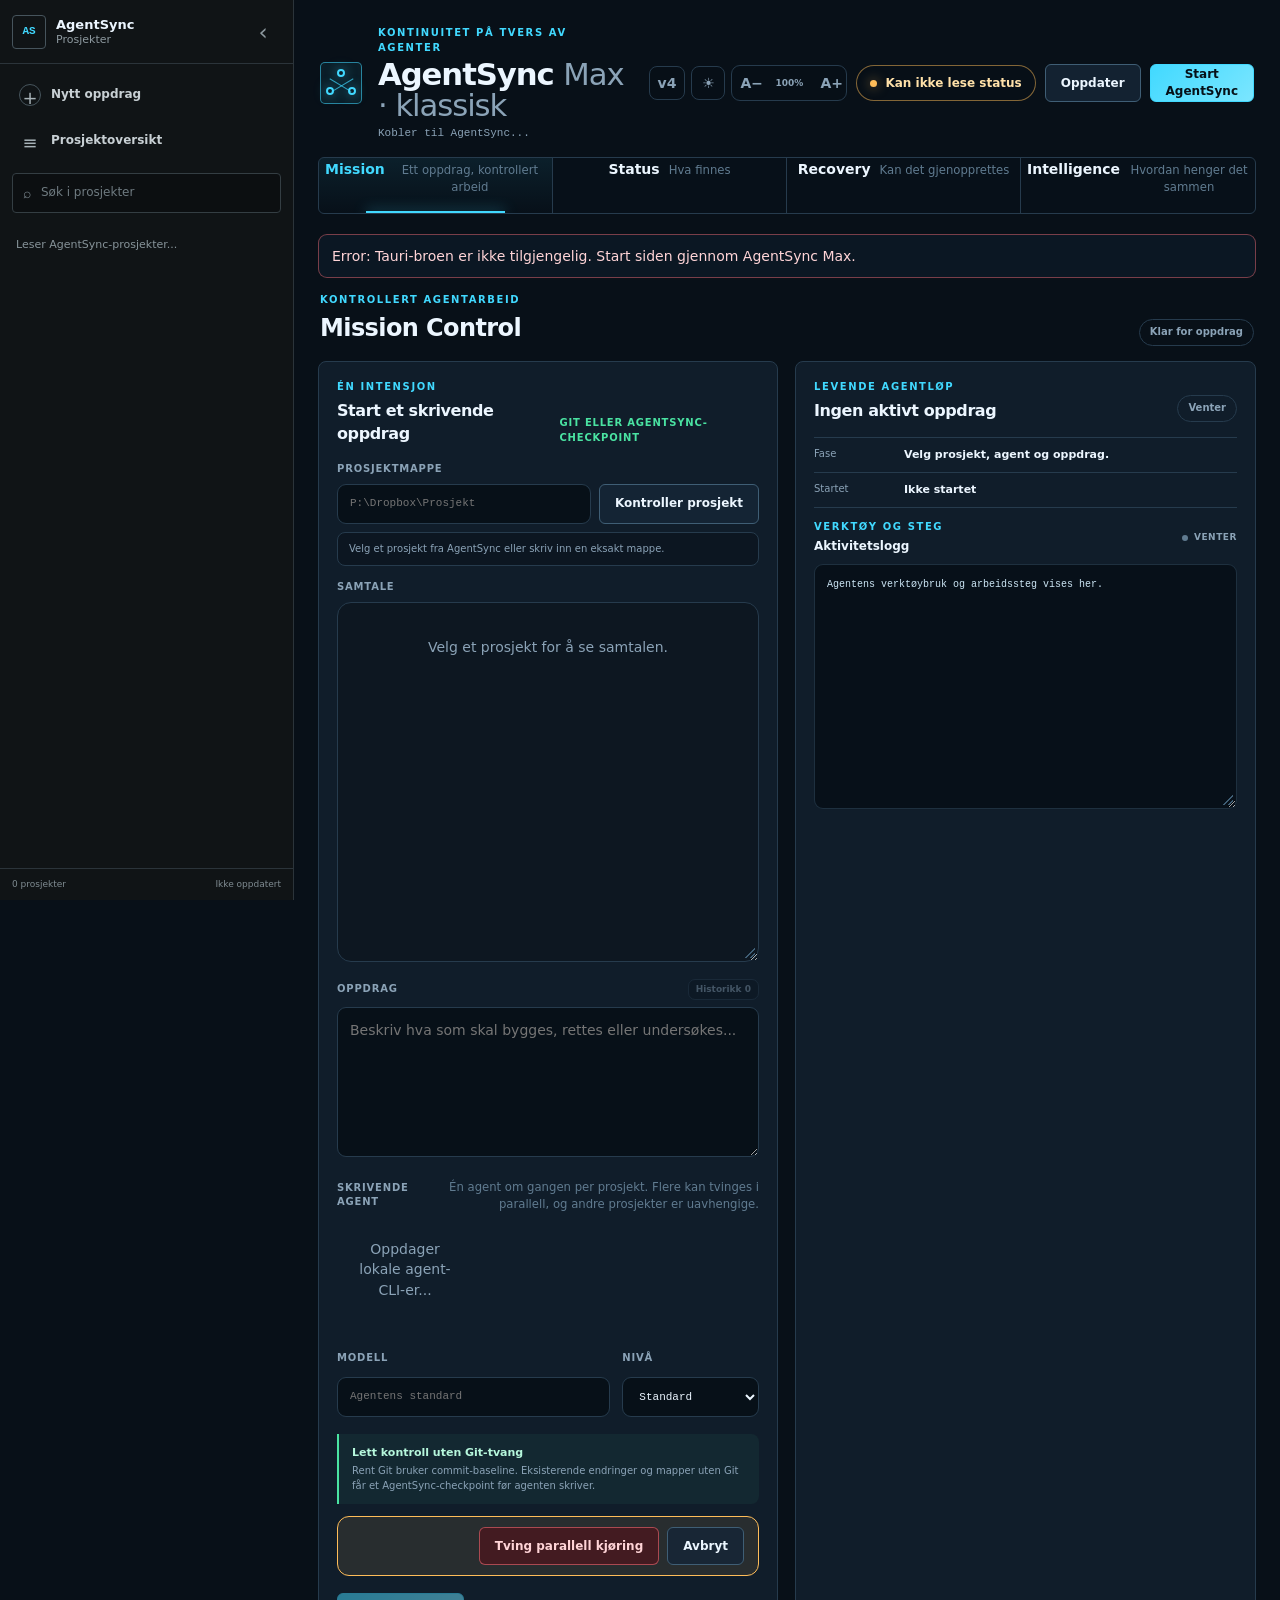
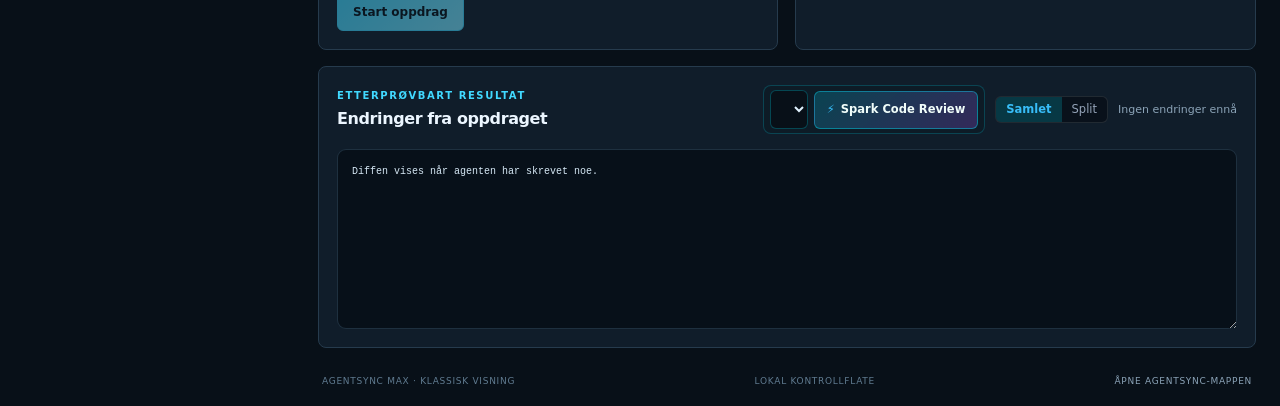
==== desktop/src/classic.html @ d40b805c "Publish AgentSync MAX source preview" ====
<!doctype html>
<html lang="nb">
<head>
  <meta charset="utf-8">
  <meta name="viewport" content="width=device-width, initial-scale=1">
  <meta name="color-scheme" content="dark">
  <title>AgentSync Max · klassisk visning</title>
  <link rel="stylesheet" href="classic.css">
</head>
<body>
  <div class="desktop-layout">
    <aside id="projectSidebar" class="project-sidebar" aria-label="Prosjektnavigator">
      <div class="project-sidebar-head">
        <span class="project-sidebar-mark" aria-hidden="true">AS</span>
        <div class="project-sidebar-title">
          <strong>AgentSync</strong>
          <span>Prosjekter</span>
        </div>
        <button id="projectSidebarToggle" class="project-sidebar-toggle" type="button" aria-label="Skjul prosjektnavigatoren" aria-expanded="true" title="Skjul prosjektnavigatoren">‹</button>
      </div>

      <nav class="project-sidebar-actions" aria-label="Prosjekthandlinger">
        <button id="sidebarNewMission" class="project-sidebar-action primary" type="button"><span aria-hidden="true">+</span><strong>Nytt oppdrag</strong></button>
        <button id="sidebarProjectOverview" class="project-sidebar-action" type="button"><span aria-hidden="true">≡</span><strong>Prosjektoversikt</strong></button>
      </nav>

      <label class="project-sidebar-search">
        <span class="sr-only">Søk i prosjekter</span>
        <span aria-hidden="true">⌕</span>
        <input id="projectSidebarSearch" type="search" autocomplete="off" placeholder="Søk i prosjekter">
      </label>

      <div id="projectSidebarList" class="project-sidebar-list" role="listbox" aria-label="Prosjekter etter siste aktivitet">
        <p class="project-sidebar-empty">Leser AgentSync-prosjekter...</p>
      </div>
      <div class="project-sidebar-foot"><span id="projectSidebarCount">0 prosjekter</span><span id="projectSidebarFreshness">Ikke oppdatert</span></div>
      <div id="projectSidebarResizer" class="project-sidebar-resizer" role="separator" aria-orientation="vertical" aria-label="Endre bredden på prosjektnavigatoren" title="Dra for å endre bredde · dobbeltklikk for standard"></div>
    </aside>

    <div class="app-shell">
    <header class="app-header">
      <div class="identity">
        <div class="app-mark" aria-hidden="true"><span></span><span></span><span></span></div>
        <div>
          <p class="eyebrow">Kontinuitet på tvers av agenter</p>
          <h1>AgentSync <span>Max · klassisk</span></h1>
          <p id="homePath" class="home-path">Kobler til AgentSync...</p>
        </div>
      </div>
      <div class="header-actions">
        <div class="ux-controls" aria-label="Visningsvalg">
          <a class="ux-button classic-v4-link" href="index.html" title="Tilbake til v4-visningen">v4</a>
          <button id="themeToggle" class="ux-button" type="button" aria-label="Bytt til lyst tema" title="Bytt mellom natt og dag"><span id="themeIcon" aria-hidden="true">☀</span></button>
          <div class="font-controls" role="group" aria-label="Tekststørrelse">
            <button id="fontDecrease" class="ux-button font-button" type="button" aria-label="Zoom ut">A−</button>
            <output id="fontSizeValue" aria-live="polite">100%</output>
            <button id="fontIncrease" class="ux-button font-button" type="button" aria-label="Zoom inn">A+</button>
          </div>
        </div>
        <div id="servicePill" class="service-pill loading"><i></i><span>Leser status</span></div>
        <button id="refreshButton" class="button secondary" type="button">Oppdater</button>
        <button id="startButton" class="button primary" type="button">Start AgentSync</button>
      </div>
    </header>

    <nav class="view-tabs" aria-label="AgentSync-visninger">
      <button class="view-tab active" type="button" data-view="mission"><span>Mission</span><small>Ett oppdrag, kontrollert arbeid</small></button>
      <button class="view-tab" type="button" data-view="status"><span>Status</span><small>Hva finnes</small></button>
      <button class="view-tab" type="button" data-view="recovery"><span>Recovery</span><small>Kan det gjenopprettes</small></button>
      <button class="view-tab" type="button" data-view="intelligence"><span>Intelligence</span><small>Hvordan henger det sammen</small></button>
    </nav>

    <main>
      <section id="engineNotice" class="engine-notice" hidden aria-live="assertive">
        <span class="engine-notice-mark" aria-hidden="true">!</span>
        <div class="engine-notice-copy">
          <strong id="engineNoticeTitle">AgentSync-motoren ble startet automatisk</strong>
          <p id="engineNoticeText"></p>
          <small id="engineNoticeTime"></small>
        </div>
        <button id="engineNoticeClose" type="button" aria-label="Lukk meldingen">×</button>
      </section>
      <section id="messageArea" class="message-area" hidden></section>

      <section id="missionView" class="view active" aria-labelledby="missionHeading">
        <div class="section-heading">
          <div><p class="kicker">Kontrollert agentarbeid</p><h2 id="missionHeading">Mission Control</h2></div>
          <span id="missionState" class="state-chip neutral">Klar for oppdrag</span>
        </div>

        <div class="mission-grid">
          <section class="panel mission-composer">
            <div class="panel-heading">
              <div><p class="kicker">Én intensjon</p><h3>Start et skrivende oppdrag</h3></div>
              <span class="mission-safety">Git eller AgentSync-checkpoint</span>
            </div>

            <label class="field-label" for="missionProject">Prosjektmappe</label>
            <div class="mission-project-row">
              <div class="mission-project-field">
                <input id="missionProject" class="field-input" type="text" autocomplete="off" aria-autocomplete="list" aria-controls="missionProjectPicker" aria-expanded="false" placeholder="P:\Dropbox\Prosjekt">
                <div id="missionProjectPicker" class="mission-project-picker" role="listbox" aria-label="AgentSync-prosjekter" hidden></div>
              </div>
              <button id="missionInspectButton" class="button secondary" type="button">Kontroller prosjekt</button>
            </div>
            <div id="missionWorkspace" class="mission-workspace neutral">Velg et prosjekt fra AgentSync eller skriv inn en eksakt mappe.</div>

            <div class="field-label-row conversation-label">
              <span class="field-label">Samtale</span>
              <div id="conversationFilters" class="conversation-filters" role="group" aria-label="Filtrer samtalen på agent"></div>
            </div>
            <div id="conversationTimeline" class="conversation-timeline" aria-live="polite">
              <div class="empty-state">Velg et prosjekt for å se samtalen.</div>
            </div>

            <div class="field-label-row mission-prompt-label">
              <label class="field-label" for="missionPrompt">Oppdrag</label>
              <button id="missionHistoryButton" class="mission-history-toggle" type="button" aria-expanded="false" aria-controls="missionPromptHistory" disabled>Historikk 0</button>
            </div>
            <div class="mission-prompt-field">
              <textarea id="missionPrompt" class="mission-prompt" maxlength="20000" placeholder="Beskriv hva som skal bygges, rettes eller undersøkes..."></textarea>
              <div id="missionPromptHistory" class="mission-prompt-history" role="listbox" aria-label="Tidligere oppdrag" hidden></div>
            </div>

            <div class="field-label-row">
              <span class="field-label">Skrivende agent</span>
              <small>Én agent om gangen per prosjekt. Flere kan tvinges i parallell, og andre prosjekter er uavhengige.</small>
            </div>
            <div id="missionAgents" class="mission-agents"><div class="empty-state">Oppdager lokale agent-CLI-er...</div></div>

            <div class="mission-tuning">
              <div class="mission-tuning-field">
                <label class="field-label" for="missionModel">Modell</label>
                <input id="missionModel" class="field-input" type="text" list="missionModelOptions" placeholder="Agentens standard" autocomplete="off">
                <datalist id="missionModelOptions"></datalist>
              </div>
              <div class="mission-tuning-field">
                <label class="field-label" for="missionLevel">Nivå</label>
                <select id="missionLevel" class="field-input">
                  <option value="">Standard</option>
                  <option value="normal">Normal</option>
                  <option value="max">Max</option>
                  <option value="ultra">Ultra</option>
                </select>
              </div>
            </div>

            <div class="mission-guardrail">
              <strong>Lett kontroll uten Git-tvang</strong>
              <span>Rent Git bruker commit-baseline. Eksisterende endringer og mapper uten Git får et AgentSync-checkpoint før agenten skriver.</span>
            </div>
            <div id="missionForceBanner" class="mission-force-banner" hidden>
              <span id="missionForceText"></span>
              <div class="mission-force-actions">
                <button id="missionForceConfirm" class="button danger" type="button">Tving parallell kjøring</button>
                <button id="missionForceDismiss" class="button secondary" type="button">Avbryt</button>
              </div>
            </div>
            <div class="mission-actions">
              <button id="missionStartButton" class="button primary" type="button" disabled>Start oppdrag</button>
              <button id="missionCancelButton" class="button danger" type="button" hidden>Avbryt</button>
            </div>
          </section>

          <section class="panel mission-runtime">
            <div class="panel-heading">
              <div><p class="kicker">Levende agentløp</p><h3 id="missionRuntimeTitle">Ingen aktivt oppdrag</h3></div>
              <span id="missionAgentBadge" class="state-chip neutral">Venter</span>
            </div>
            <dl id="missionMeta" class="mission-meta">
              <dt>Fase</dt><dd>Velg prosjekt, agent og oppdrag.</dd>
              <dt>Startet</dt><dd>Ikke startet</dd>
            </dl>
            <section id="missionFinalPanel" class="mission-final" hidden>
              <div class="mission-stream-heading">
                <div><p class="kicker mission-response-label">Agentens tekst <span id="missionFinalModel" class="mission-inline-model"></span><span id="missionFinalSpinner" class="agent-working-spinner" role="status" aria-label="Agenten arbeider" hidden></span></p><h4 id="missionFinalHeading">Sluttresultat</h4></div>
                <span id="missionFinalState" class="state-chip neutral">Venter</span>
              </div>
              <pre id="missionFinalOutput" class="mission-final-output"></pre>
            </section>
            <div class="mission-stream-heading activity-heading">
              <div><p class="kicker">Verktøy og steg</p><h4>Aktivitetslogg</h4></div>
              <span id="missionActivityState" class="live-indicator stopped"><i></i>Venter</span>
            </div>
            <pre id="missionOutput" class="mission-output">Agentens verktøybruk og arbeidssteg vises her.</pre>
            <pre id="missionErrors" class="mission-errors" hidden></pre>
          </section>
        </div>

        <section class="panel mission-diff-panel">
          <div class="panel-heading diff-heading">
            <div>
              <p class="kicker">Etterprøvbart resultat</p>
              <h3>Endringer fra oppdraget</h3>
            </div>
            <div class="diff-tools">
              <div class="spark-review-group">
                <select id="sparkModelSelect" class="compact-select spark-model-select" title="Velg lokal modell på DGX Spark" aria-label="Velg Spark-modell"></select>
                <button id="runCodeReviewButton" class="button spark-button" type="button" title="Gjennomfør sikkerhets- og kvalitetskontroll med valgt lokal modell på DGX Spark">
                  <span class="spark-icon" aria-hidden="true">⚡</span><span>Spark Code Review</span>
                </button>
              </div>
              <div class="diff-view-toggle" role="group" aria-label="Diff-visning">
                <button id="diffViewUnified" class="diff-toggle-btn active" type="button" title="Vis som samlet diff">Samlet</button>
                <button id="diffViewSplit" class="diff-toggle-btn" type="button" title="Vis side-ved-side">Split</button>
              </div>
              <span id="missionDiffSummary" class="generated">Ingen endringer ennå</span>
            </div>
          </div>

          <section id="codeReviewPanel" class="code-review-panel" hidden>
            <div class="review-head">
              <div class="review-meta-left">
                <span class="spark-badge">NVIDIA DGX Spark · lokal</span>
                <span id="codeReviewModel" class="model-badge">qwen3-coder-next:q8_0</span>
                <span id="codeReviewTime" class="time-badge"></span>
              </div>
              <span id="codeReviewBadge" class="state-chip neutral">Venter</span>
            </div>
            <div id="codeReviewContent" class="code-review-content markdown-output"></div>
          </section>

          <div id="diffFileList" class="diff-file-list" hidden></div>
          <div id="missionDiffContainer" class="mission-diff-container">
            <pre id="missionDiff" class="mission-diff">Diffen vises når agenten har skrevet noe.</pre>
            <div id="missionDiffRendered" class="mission-diff-rendered" hidden></div>
          </div>
        </section>
      </section>

      <section id="statusView" class="view" aria-labelledby="statusHeading">
        <div class="section-heading">
          <div><p class="kicker">Levende oversikt</p><h2 id="statusHeading">Agentprosjekter</h2></div>
          <p id="statusGenerated" class="generated">Venter på første status...</p>
        </div>
        <div id="statusCards" class="metric-grid skeleton-grid"></div>

        <section class="panel audit-panel">
          <div class="panel-heading">
            <div><p class="kicker">Fast selvkontroll</p><h3>Agentene mot rapporten</h3></div>
            <span id="auditSummary" class="state-chip neutral">Ikke lest</span>
          </div>
          <div id="auditGrid" class="audit-grid empty-state">Statuskontrakten bygges...</div>
        </section>

        <section class="panel projects-panel">
          <div class="panel-heading project-tools">
            <div><p class="kicker">Eksakte arbeidsmapper</p><h3>Prosjekter oppdaget av agentene</h3></div>
            <label class="search"><span aria-hidden="true">⌕</span><span class="sr-only">Søk i agentprosjekter</span><input id="projectSearch" type="search" aria-label="Søk i agentprosjekter" placeholder="Søk etter prosjekt, mappe eller maskin"></label>
          </div>
          <div class="table-wrap">
            <table>
              <thead><tr><th>Prosjektmappe</th><th>Agentene</th><th>Sesjoner</th><th>State-filer</th><th>Størrelse</th><th>Siste data</th><th>Maskiner</th></tr></thead>
              <tbody id="projectRows"><tr><td colspan="7" class="empty-cell">Venter på AgentSync-Status.json...</td></tr></tbody>
            </table>
          </div>
        </section>
      </section>

      <section id="recoveryView" class="view" aria-labelledby="recoveryHeading">
        <div class="section-heading">
          <div><p class="kicker">Bevaringskontroll</p><h2 id="recoveryHeading">Recovery</h2></div>
          <div class="section-actions"><button id="recoveryButton" class="button secondary" type="button">Kjør kontroll</button><button id="deepRecoveryButton" class="button secondary" type="button">Kjør dyp kontroll</button></div>
        </div>
        <div class="context-strip">
          <div><strong>Vanlig kontroll</strong><span>Sjekker at prosjektkoblinger og recovery-grunnlag kan leses.</span></div>
          <div><strong>Dyp kontroll</strong><span>Leser alle registrerte filer og lager et samlet integritetsavtrykk. Tar lengre tid.</span></div>
        </div>
        <div id="recoveryFreshness" class="freshness-notice" hidden></div>
        <div id="recoveryCards" class="metric-grid"></div>
        <section class="panel">
          <div class="panel-heading project-tools"><div><p class="kicker">Gjenopprettbarhet</p><h3>Prosjektstatus</h3></div><div class="table-controls"><label class="search"><span aria-hidden="true">⌕</span><input id="recoverySearch" type="search" aria-label="Søk i Recovery-prosjekter" placeholder="Søk i Recovery"></label><select id="recoveryFilter" class="compact-select" aria-label="Filtrer Recovery-status"><option value="all">Alle statuser</option><option value="attention">Bare oppmerksomhet</option><option value="ready">Bare klare</option></select><span id="recoveryGenerated" class="generated"></span></div></div>
          <div class="table-wrap"><table><thead><tr><th>Prosjekt</th><th>Status</th><th>Agenter</th><th>Sesjoner</th><th>Størrelse</th><th>Funn</th></tr></thead><tbody id="recoveryRows"></tbody></table></div>
        </section>
      </section>

      <section id="intelligenceView" class="view" aria-labelledby="intelligenceHeading">
        <div class="section-heading">
          <div><p class="kicker">Avledet metadata</p><h2 id="intelligenceHeading">Intelligence</h2></div>
          <p id="intelligenceGenerated" class="generated"></p>
        </div>
        <div class="context-strip intelligence-guide">
          <div><strong>Delte stier</strong><span>Filstier som finnes i metadata fra flere agentøkter. Samtaleinnhold vises ikke.</span></div>
          <div><strong>Agentflyt</strong><span>Rekkefølgen ulike agenter har vært aktive i samme prosjekt, ikke direkte meldinger mellom dem.</span></div>
        </div>
        <div id="intelligenceCards" class="metric-grid"></div>
        <div class="intelligence-columns">
          <section class="panel"><div class="panel-heading"><div><p class="kicker">Modellbruk</p><h3>Registrerte modeller</h3></div></div><div id="modelList" class="rank-list"></div></section>
          <section class="panel"><div class="panel-heading"><div><p class="kicker">Krysskoblinger</p><h3>Agentflyt</h3></div></div><div id="flowList" class="flow-list"></div></section>
        </div>
        <section class="panel"><div class="panel-heading project-tools"><div><p class="kicker">Sist registrert</p><h3>Agentøkter</h3></div><div class="table-controls"><label class="search"><span aria-hidden="true">⌕</span><input id="intelligenceSearch" type="search" aria-label="Søk i agentøkter" placeholder="Søk i agentøkter"></label><select id="intelligenceAgentFilter" class="compact-select" aria-label="Filtrer på agent"><option value="all">Alle agenter</option></select><label class="toggle-control"><input id="intelligenceTechnical" type="checkbox"><span>Vis tekniske økter</span></label><span id="intelligenceResultCount" class="generated"></span></div></div><div class="table-wrap"><table><thead><tr><th>Prosjekt</th><th>Agent</th><th>Modell</th><th>Emne</th><th>Stier</th><th>Sist aktiv</th></tr></thead><tbody id="sessionRows"></tbody></table></div><div class="table-more"><button id="intelligenceMore" class="button secondary" type="button" hidden>Vis flere</button></div></section>
      </section>
    </main>

    <footer>
      <span>AgentSync Max · klassisk visning</span>
      <span id="footerMachine">Lokal kontrollflate</span>
      <button id="folderButton" type="button">Åpne AgentSync-mappen</button>
    </footer>
    </div>
  </div>

  <section id="missionFocusLayer" class="mission-focus-layer" role="dialog" aria-modal="false" aria-labelledby="missionFocusTitle" tabindex="-1" hidden>
    <header class="mission-focus-header">
      <div class="mission-focus-identity">
        <span id="missionFocusAgent" class="agent-tag aider"><span class="agent-mark">ai</span>Aider</span>
        <div>
          <p id="missionFocusProject" class="mission-focus-project"></p>
          <p id="missionFocusModel" class="mission-focus-model"></p>
        </div>
      </div>
      <div class="mission-focus-actions">
        <span id="missionFocusHistoryState" class="state-chip warn" hidden>Historisk oppdrag</span>
        <button id="missionFocusActiveSession" class="button primary" type="button" hidden>Åpne aktivt oppdrag</button>
        <span id="missionFocusStatus" class="state-chip neutral">Venter</span>
        <button id="missionFocusCancel" class="button danger" type="button" hidden>Avbryt</button>
        <button id="missionFocusOverview" class="button secondary" type="button">Til oversikten</button>
      </div>
    </header>
    <main id="missionFocusScroller" class="mission-focus-scroller">
      <article class="mission-focus-conversation">
        <div class="mission-focus-prompt-wrap">
          <p>Oppdrag</p>
          <pre id="missionFocusPrompt" class="mission-focus-prompt"></pre>
        </div>
        <p id="missionFocusTaskSummary" class="mission-focus-task-summary" hidden></p>
        <div class="mission-focus-elapsed"><span id="missionFocusElapsed">Ikke startet</span><i></i></div>
        <section class="mission-focus-response" aria-live="polite">
          <div class="mission-focus-response-head">
            <div><p class="kicker mission-response-label">Agentens tekst <span id="missionFocusResponseModel" class="mission-inline-model"></span><span id="missionFocusSpinner" class="agent-working-spinner" role="status" aria-label="Agenten arbeider" hidden></span></p><h2 id="missionFocusTitle">Arbeidsøkt</h2></div>
            <span id="missionFocusPhase" class="generated"></span>
          </div>
          <div id="missionFocusOutcome" class="mission-outcome" hidden><strong id="missionFocusOutcomeTitle"></strong><p id="missionFocusOutcomeText"></p></div>
          <div id="missionFocusText" class="mission-focus-text markdown-output"></div>
          <details id="missionFocusErrorPanel" class="mission-focus-details mission-error-details" hidden><summary><span>Tekniske feildetaljer</span><small>Nyeste først · rå agenttekst</small></summary><pre id="missionFocusErrors" class="mission-focus-errors"></pre></details>
        </section>
        <details id="missionFocusActivityPanel" class="mission-focus-details">
          <summary><span>Aktivitetslogg</span><small id="missionFocusActivitySummary">Verktøy og arbeidssteg</small></summary>
          <pre id="missionFocusActivity" class="mission-focus-activity"></pre>
        </details>
        <details id="missionFocusChangesPanel" class="mission-focus-details mission-focus-changes">
          <summary><span id="missionFocusChangesTitle">Ingen endringer ennå</span><small id="missionFocusChangesAction">Ingen diff</small></summary>
          <div id="missionFocusDiffToolbar" class="focus-diff-toolbar" hidden>
            <button id="missionFocusReviewButton" class="button spark-button compact" type="button"><span class="spark-icon" aria-hidden="true">⚡</span><span>Kjør lokal Code Review</span></button>
            <div id="missionFocusFileList" class="diff-file-list compact" hidden></div>
          </div>
          <section id="missionFocusReviewPanel" class="code-review-panel compact" hidden>
            <div class="review-head">
              <div class="review-meta-left">
                <span class="spark-badge">NVIDIA DGX Spark · lokal</span>
                <span id="missionFocusReviewModel" class="model-badge">qwen3-coder-next:q8_0</span>
              </div>
              <span id="missionFocusReviewBadge" class="state-chip neutral">Venter</span>
            </div>
            <div id="missionFocusReviewContent" class="code-review-content markdown-output"></div>
          </section>
          <pre id="missionFocusDiff" class="mission-focus-diff"></pre>
          <div id="missionFocusDiffRendered" class="mission-diff-rendered" hidden></div>
        </details>
        <div id="missionFocusResultActions" class="mission-result-actions" hidden>
          <button id="missionFocusOpenProject" class="button secondary" type="button">Åpne prosjektmappe</button>
          <button id="missionFocusFollowUp" class="button primary" type="button">Nytt oppdrag her</button>
        </div>
      </article>
    </main>
  </section>

  <nav id="missionSessionDock" class="mission-session-dock" aria-label="Lagrede oppdrag" hidden>
    <button id="missionSessionDashboard" class="mission-dock-dashboard active" type="button" aria-pressed="true">
      <span class="mission-dock-icon" aria-hidden="true">⌂</span><span>Oversikt</span>
    </button>
    <div class="mission-dock-heading"><strong>Oppdrag</strong><small id="missionSessionCount">0</small></div>
    <div id="missionSessionTabs" class="mission-session-tabs" aria-label="Nylige oppdrag"></div>
    <button id="missionSessionAll" class="mission-dock-all" type="button" aria-haspopup="dialog" aria-expanded="false"><strong>Alle</strong><small id="missionSessionAllCount">0</small></button>
  </nav>

  <section id="missionArchive" class="mission-archive" role="dialog" aria-modal="true" aria-labelledby="missionArchiveTitle" tabindex="-1" hidden>
    <header><div><p class="kicker">Historikk</p><h2 id="missionArchiveTitle">Alle oppdrag</h2></div><button id="missionArchiveClose" class="detail-close" type="button" aria-label="Lukk oppdragshistorikk">×</button></header>
    <label class="search mission-archive-search"><span aria-hidden="true">⌕</span><input id="missionArchiveSearch" type="search" aria-label="Søk i oppdragshistorikk" placeholder="Søk etter prosjekt, agent eller oppdrag"></label>
    <p id="missionArchiveCount" class="generated"></p>
    <div id="missionArchiveList" class="mission-archive-list"></div>
  </section>

  <aside id="detailPopover" class="detail-popover" role="dialog" aria-label="Detaljer" hidden>
    <button id="detailClose" class="detail-close" type="button" aria-label="Lukk">×</button>
    <p id="detailKicker" class="kicker"></p>
    <h3 id="detailTitle"></h3>
    <p id="detailDescription" class="detail-description"></p>
    <dl id="detailRows"></dl>
  </aside>

  <script src="classic.js"></script>
</body>
</html>
---- desktop/src/classic.css ----
:root {
  color-scheme: dark;
  --bg: #081018;
  --bg-soft: #0d1721;
  --panel: rgba(16, 29, 42, .84);
  --panel-solid: #101d2a;
  --panel-hover: #142538;
  --line: #263b4d;
  --line-bright: #3f5e75;
  --text: #ecf6ff;
  --muted: #8ba3b7;
  --muted-2: #607b90;
  --cyan: #41d9ff;
  --blue: #4f8cff;
  --green: #4ae3a2;
  --amber: #ffbd59;
  --red: #ff6f78;
  --shadow: 0 18px 60px rgba(0, 0, 0, .28);
  --font-scale: 1;
  --detail-pulse: #fff;
  --project-sidebar-width: 294px;
}

* { box-sizing: border-box; }
.classic-v4-link { display: inline-grid; place-items: center; padding: 0 10px; text-decoration: none; font-weight: 700; color: var(--cyan); }
.sr-only { position: absolute !important; width: 1px !important; height: 1px !important; padding: 0 !important; overflow: hidden !important; clip: rect(0, 0, 0, 0) !important; white-space: nowrap !important; border: 0 !important; }
html { min-width: 720px; background: var(--bg); }
body { margin: 0; min-height: 100vh; color: var(--text); background: var(--bg); font: 14px/1.45 Inter, ui-sans-serif, system-ui, -apple-system, "Segoe UI", sans-serif; }
button, input, textarea { font: inherit; }
button { color: inherit; }

.desktop-layout { display: grid; grid-template-columns: var(--project-sidebar-width) minmax(0, 1fr); min-height: 100vh; }
.app-shell { width: min(1840px, 100%); min-width: 0; margin: 0 auto; padding: 20px 24px 16px; }
.project-sidebar { position: sticky; top: 0; z-index: 700; display: flex; flex-direction: column; width: var(--project-sidebar-width); height: 100vh; min-height: 0; overflow: hidden; border-right: 1px solid #2b343a; background: #101416; }
.project-sidebar-head { display: flex; align-items: center; flex: 0 0 auto; gap: 10px; min-height: 64px; padding: 10px 12px; border-bottom: 1px solid #2b343a; }
.project-sidebar-mark { display: grid; place-items: center; flex: 0 0 34px; width: 34px; height: 34px; border: 1px solid #46545c; border-radius: 4px; color: var(--cyan); font: 800 calc(11px * var(--font-scale))/1 ui-monospace, SFMono-Regular, Consolas, monospace; }
.project-sidebar-title { display: grid; min-width: 0; line-height: 1.2; }
.project-sidebar-title strong { font-size: calc(13px * var(--font-scale)); }
.project-sidebar-title span { color: #8d999f; font-size: calc(11px * var(--font-scale)); }
.project-sidebar-toggle { display: grid; place-items: center; flex: 0 0 36px; width: 36px; height: 36px; margin-left: auto; border: 1px solid transparent; border-radius: 4px; color: #8d999f; background: transparent; cursor: pointer; font-size: calc(23px * var(--font-scale)); }
.project-sidebar-toggle:hover, .project-sidebar-toggle:focus-visible { outline: 0; color: var(--text); border-color: #46545c; background: #20272b; }
.project-sidebar-actions { display: grid; flex: 0 0 auto; gap: 2px; padding: 9px 8px 5px; }
.project-sidebar-action { display: flex; align-items: center; gap: 10px; width: 100%; min-height: 44px; padding: 0 10px; border: 1px solid transparent; border-radius: 4px; color: #c8d0d4; background: transparent; cursor: pointer; text-align: left; }
.project-sidebar-action > span { display: grid; place-items: center; flex: 0 0 22px; width: 22px; height: 22px; color: #a8b3b8; font-size: calc(18px * var(--font-scale)); font-weight: 400; }
.project-sidebar-action strong { font-size: calc(12px * var(--font-scale)); font-weight: 650; }
.project-sidebar-action:hover, .project-sidebar-action:focus-visible { outline: 0; border-color: #3d484e; background: #1b2124; }
.project-sidebar-action.primary > span { border: 1px solid #46545c; border-radius: 50%; }
.project-sidebar-action.active { color: #fff; border-color: #46545c; background: #252b2f; }
.project-sidebar-search { display: flex; align-items: center; flex: 0 0 auto; gap: 8px; min-height: 40px; margin: 5px 12px 7px; padding: 0 10px; border: 1px solid #343e43; border-radius: 4px; color: #818e95; background: #0c0f11; }
.project-sidebar-search:focus-within { border-color: var(--blue); }
.project-sidebar-search input { width: 100%; min-width: 0; border: 0; outline: 0; color: var(--text); background: transparent; font-size: calc(12px * var(--font-scale)); }
.project-sidebar-search input::placeholder { color: #6f7b81; }
.project-sidebar-list { flex: 1 1 auto; min-height: 0; overflow: auto; padding: 3px 8px 16px; scrollbar-width: thin; scrollbar-color: #59646a transparent; }
.project-sidebar-group + .project-sidebar-group { margin-top: 15px; }
.project-sidebar-group-title { margin: 0; padding: 7px 10px 5px; color: #8b9aa1; font-size: calc(11px * var(--font-scale)); font-weight: 550; }
.project-sidebar-project { position: relative; display: grid; grid-template-columns: 20px minmax(0, 1fr) auto; align-items: center; gap: 6px; width: 100%; min-height: 36px; padding: 5px 8px; border: 1px solid transparent; border-radius: 4px; color: #d5dcdf; background: transparent; cursor: pointer; text-align: left; }
.project-sidebar-project:hover, .project-sidebar-project:focus-visible { outline: 0; border-color: #384247; background: #1c2225; }
.project-sidebar-project.selected { color: #fff; border-color: #3e494f; background: #292f33; }
.project-sidebar-project-copy { display: grid; min-width: 0; }
.project-sidebar-project-copy strong { overflow: hidden; font-size: calc(12px * var(--font-scale)); font-weight: 590; text-overflow: ellipsis; white-space: nowrap; }
.project-sidebar-project-copy small { overflow: hidden; color: #7f8b91; font-size: calc(9px * var(--font-scale)); text-overflow: ellipsis; white-space: nowrap; }
.project-sidebar-project-meta { color: #7f8b91; font: calc(9px * var(--font-scale))/1 ui-monospace, SFMono-Regular, Consolas, monospace; white-space: nowrap; }
.project-sidebar-state { position: relative; display: grid; place-items: center; width: 17px; height: 17px; color: #7f8b91; font-size: calc(10px * var(--font-scale)); }
.project-sidebar-state::before { content: ""; width: 6px; height: 6px; border: 1px solid #657178; border-radius: 50%; }
.project-sidebar-state.warn::before, .project-sidebar-state.error::before { content: "!"; width: 14px; height: 14px; border: 1px solid currentColor; border-radius: 3px; font: 800 calc(9px * var(--font-scale))/13px ui-monospace, SFMono-Regular, Consolas, monospace; text-align: center; }
.project-sidebar-state.warn { color: var(--amber); }
.project-sidebar-state.error { color: var(--red); }
.project-sidebar-project.selected .project-sidebar-state:not(.warn):not(.error)::before { border-color: var(--blue); background: var(--blue); }
.project-sidebar-empty { margin: 14px 8px; color: #87949a; font-size: calc(11px * var(--font-scale)); line-height: 1.5; }
.project-sidebar-foot { display: flex; justify-content: space-between; flex: 0 0 auto; gap: 8px; padding: 9px 12px; border-top: 1px solid #2b343a; color: #7f8b91; font-size: calc(9px * var(--font-scale)); }
body.project-sidebar-collapsed { --project-sidebar-width: 60px; }
body.project-sidebar-collapsed .project-sidebar-title, body.project-sidebar-collapsed .project-sidebar-search, body.project-sidebar-collapsed .project-sidebar-list, body.project-sidebar-collapsed .project-sidebar-foot, body.project-sidebar-collapsed .project-sidebar-action strong { display: none; }
body.project-sidebar-collapsed .project-sidebar-head { display: grid; justify-items: center; padding: 9px 6px; }
body.project-sidebar-collapsed .project-sidebar-mark { width: 34px; }
body.project-sidebar-collapsed .project-sidebar-toggle { margin: 0; transform: rotate(180deg); }
body.project-sidebar-collapsed .project-sidebar-actions { padding: 8px; }
body.project-sidebar-collapsed .project-sidebar-action { justify-content: center; padding: 0; }
body.project-sidebar-collapsed .project-sidebar-action > span { flex-basis: 24px; }
.app-header { display: flex; align-items: center; justify-content: space-between; gap: 20px; padding: 6px 2px 16px; }
.identity { display: flex; align-items: center; min-width: 0; gap: 16px; }
.app-mark { position: relative; display: grid; place-items: center; flex: 0 0 42px; width: 42px; height: 42px; border: 1px solid rgba(65, 217, 255, .55); border-radius: 5px; background: rgba(65, 217, 255, .07); }
.app-mark span { position: absolute; width: 8px; height: 8px; border: 2px solid var(--cyan); border-radius: 50%; box-shadow: 0 0 12px rgba(65, 217, 255, .55); }
.app-mark span:first-child { transform: translate(-11px, 8px); }
.app-mark span:nth-child(2) { transform: translate(11px, 8px); }
.app-mark span:nth-child(3) { transform: translate(0, -10px); }
.app-mark::before, .app-mark::after { content: ""; position: absolute; width: 25px; height: 1px; background: var(--cyan); opacity: .7; }
.app-mark::before { transform: rotate(31deg) translateY(2px); }
.app-mark::after { transform: rotate(-31deg) translateY(2px); }
.eyebrow, .kicker { margin: 0 0 4px; color: var(--cyan); font-size: 10px; font-weight: 800; letter-spacing: .16em; text-transform: uppercase; }
h1 { margin: 0; font-size: clamp(22px, 2vw, 28px); line-height: 1; letter-spacing: -.035em; }
h1 span { color: var(--muted); font-weight: 500; }
.home-path { margin: 7px 0 0; max-width: 720px; overflow: hidden; color: var(--muted); font: 11px/1.2 ui-monospace, SFMono-Regular, Consolas, monospace; text-overflow: ellipsis; white-space: nowrap; }
.header-actions, .section-actions { display: flex; align-items: center; gap: 9px; }
.ux-controls { display: inline-flex; align-items: center; gap: 6px; }
.ux-button { display: grid; place-items: center; min-width: 34px; height: 34px; padding: 0 8px; border: 1px solid var(--line); border-radius: 8px; color: var(--muted); background: rgba(7, 16, 24, .62); cursor: pointer; font-weight: 850; transition: border-color .15s ease, color .15s ease, background .15s ease; }
.ux-button:hover, .ux-button:focus-visible { outline: 0; color: var(--text); border-color: var(--cyan); background: rgba(65, 217, 255, .08); }
.ux-button:disabled { opacity: .34; cursor: default; border-color: var(--line); }
.font-controls { display: inline-grid; grid-template-columns: 34px 46px 34px; align-items: center; min-height: 34px; border: 1px solid var(--line); border-radius: 9px; overflow: hidden; background: rgba(7, 16, 24, .62); }
.font-controls .ux-button { min-width: 0; border: 0; border-radius: 0; background: transparent; }
.font-controls output { color: var(--muted); font-size: 9px; font-weight: 800; text-align: center; }
.service-pill { display: inline-flex; align-items: center; gap: 8px; min-height: 36px; padding: 0 13px; border: 1px solid var(--line); border-radius: 999px; color: var(--muted); background: rgba(7, 16, 24, .72); font-size: 12px; font-weight: 750; white-space: nowrap; }
.service-pill i { width: 7px; height: 7px; border-radius: 50%; background: var(--muted-2); }
.service-pill.ok { color: #b6f7dc; border-color: rgba(74, 227, 162, .45); }
.service-pill.ok i { background: var(--green); box-shadow: 0 0 12px rgba(74, 227, 162, .75); }
.service-pill.warn { color: #ffe1a9; border-color: rgba(255, 189, 89, .5); }
.service-pill.warn i { background: var(--amber); box-shadow: 0 0 12px rgba(255, 189, 89, .6); }
.service-pill.loading i { animation: pulse 1s infinite alternate; }
@keyframes pulse { to { opacity: .25; } }
.button { min-height: 38px; padding: 0 15px; border: 1px solid var(--line-bright); border-radius: 6px; cursor: pointer; font-size: 12px; font-weight: 800; transition: .16s ease; }
.button:hover { transform: translateY(-1px); border-color: var(--cyan); }
.button:disabled { opacity: .5; cursor: wait; transform: none; }
.button.primary { color: #061018; border-color: var(--cyan); background: linear-gradient(135deg, var(--cyan), #7be6ff); }
.button.secondary { background: rgba(21, 38, 54, .86); }
.button.danger { color: #ffd4d7; border-color: rgba(255, 111, 120, .55); background: rgba(78, 22, 29, .72); }

.view-tabs { display: grid; grid-template-columns: repeat(4, minmax(150px, 1fr)); margin-bottom: 20px; border: 1px solid var(--line); border-radius: 6px; overflow: hidden; background: rgba(8, 17, 25, .72); }
.view-tab { position: relative; display: flex; align-items: baseline; justify-content: center; gap: 9px; min-height: 55px; border: 0; border-right: 1px solid var(--line); background: transparent; cursor: pointer; }
.view-tab:last-child { border-right: 0; }
.view-tab span { font-weight: 850; }
.view-tab small { color: var(--muted-2); }
.view-tab.active { color: var(--cyan); background: linear-gradient(180deg, rgba(65, 217, 255, .08), transparent); }
.view-tab.active::after { content: ""; position: absolute; right: 20%; bottom: 0; left: 20%; height: 2px; background: var(--cyan); box-shadow: 0 0 13px rgba(65, 217, 255, .8); }
.view { display: none; }
.view.active { display: block; animation: enter .2s ease; }
@keyframes enter { from { opacity: .5; transform: translateY(4px); } }
.section-heading, .panel-heading { display: flex; align-items: end; justify-content: space-between; gap: 18px; }
.section-heading { margin: 0 2px 15px; }
h2, h3 { margin: 0; letter-spacing: -.025em; }
h2 { font-size: 24px; }
h3 { font-size: 16px; }
.generated { margin: 0; color: var(--muted); font-size: 11px; }

.metric-grid { display: grid; grid-template-columns: repeat(7, minmax(110px, 1fr)); gap: 10px; margin-bottom: 17px; }
.metric-card { position: relative; min-height: 96px; padding: 16px; overflow: hidden; border: 1px solid var(--line); border-radius: 12px; color: inherit; background: linear-gradient(145deg, rgba(20, 37, 54, .94), rgba(13, 25, 37, .92)); box-shadow: 0 10px 30px rgba(0, 0, 0, .13); cursor: pointer; text-align: left; transition: border-color .15s ease, transform .15s ease, background .15s ease; }
.metric-card:hover, .metric-card[aria-expanded="true"] { border-color: var(--cyan); background: linear-gradient(145deg, rgba(24, 48, 67, .98), rgba(13, 28, 41, .96)); transform: translateY(-1px); }
.metric-card::after { content: ""; position: absolute; inset: auto -25px -35px auto; width: 80px; height: 80px; border-radius: 50%; background: rgba(65, 217, 255, .04); }
.metric-card span { display: block; min-height: 29px; color: var(--muted); font-size: 11px; font-weight: 700; }
.metric-card strong { display: block; font-size: clamp(20px, 2vw, 28px); line-height: 1; letter-spacing: -.04em; }
.metric-card small { display: block; margin-top: 7px; color: var(--muted-2); font-size: 9px; }
.skeleton-grid { min-height: 96px; border-radius: 12px; background: linear-gradient(90deg, rgba(255,255,255,.02), rgba(255,255,255,.06), rgba(255,255,255,.02)); background-size: 200% 100%; animation: shimmer 1.2s infinite; }
@keyframes shimmer { to { background-position: -200% 0; } }

.panel { position: relative; margin-bottom: 16px; padding: 18px; border: 1px solid var(--line); border-radius: 8px; background: #101d2a; }
.panel-heading { margin-bottom: 15px; }
.state-chip { display: inline-flex; align-items: center; min-height: 27px; padding: 0 10px; border: 1px solid var(--line); border-radius: 999px; font-size: 10px; font-weight: 800; }
.state-chip.ok { color: var(--green); border-color: rgba(74, 227, 162, .35); }
.state-chip.warn { color: var(--amber); border-color: rgba(255, 189, 89, .35); }
.state-chip.error { color: var(--red); border-color: rgba(255, 111, 120, .4); }
.state-chip.neutral { color: var(--muted); }
.audit-grid { display: grid; grid-template-columns: repeat(5, minmax(160px, 1fr)); gap: 9px; }
.audit-card { padding: 13px; border: 1px solid var(--line); border-radius: 10px; background: rgba(8, 17, 25, .55); cursor: pointer; text-align: left; transition: .15s ease; }
.audit-card:hover { border-color: var(--line-bright); background: var(--panel-hover); }
.audit-card strong { display: block; margin: 12px 0 3px; font-size: 21px; }
.audit-card small { color: var(--muted-2); }
.audit-state { display: block; margin-top: 9px; font-size: 10px; font-weight: 800; }
.audit-state.ok { color: var(--green); }
.audit-state.warn { color: var(--amber); }
.audit-state.error { color: var(--red); }
.empty-state { display: block; padding: 22px; color: var(--muted); text-align: center; }

.project-tools { align-items: center; }
.table-controls { display: flex; align-items: center; justify-content: flex-end; flex-wrap: wrap; gap: 8px; }
.table-controls .search { width: min(280px, 31vw); }
.compact-select { min-height: 39px; padding: 0 32px 0 11px; border: 1px solid var(--line); border-radius: 9px; color: var(--text); background: var(--panel-solid); }
.toggle-control { display: inline-flex; align-items: center; gap: 7px; min-height: 39px; padding: 0 10px; border: 1px solid var(--line); border-radius: 9px; color: var(--muted); white-space: nowrap; }
.toggle-control input { accent-color: var(--cyan); }
.context-strip { display: grid; grid-template-columns: repeat(2, minmax(0, 1fr)); gap: 9px; margin-bottom: 17px; }
.context-strip > div { display: grid; gap: 3px; padding: 11px 13px; border: 1px solid var(--line); border-radius: 10px; background: rgba(65, 217, 255, .035); }
.context-strip strong { font-size: 11px; }
.context-strip span { color: var(--muted); font-size: 10px; }
.freshness-notice { margin-bottom: 17px; padding: 12px 14px; border: 1px solid rgba(255, 189, 89, .5); border-radius: 10px; color: #ffe2aa; background: rgba(91, 58, 8, .32); }
.freshness-notice[hidden] { display: none; }
.table-more { display: flex; justify-content: center; padding-top: 13px; }
.search { display: flex; align-items: center; gap: 8px; width: min(420px, 42vw); min-height: 39px; padding: 0 12px; border: 1px solid var(--line); border-radius: 9px; color: var(--muted); background: rgba(5, 13, 20, .7); }
.search:focus-within { border-color: var(--cyan); box-shadow: 0 0 0 3px rgba(65, 217, 255, .08); }
.search input { width: 100%; border: 0; outline: 0; color: var(--text); background: transparent; font-size: 12px; }
.search input::placeholder { color: var(--muted-2); }
.table-wrap { width: 100%; overflow: auto; border: 1px solid rgba(38, 59, 77, .72); border-radius: 10px; }
table { width: 100%; border-collapse: collapse; font-size: 11px; }
th { position: sticky; top: 0; z-index: 1; padding: 10px 12px; color: var(--muted); background: #0b1721; font-size: 9px; letter-spacing: .08em; text-align: left; text-transform: uppercase; white-space: nowrap; }
td { padding: 11px 12px; border-top: 1px solid rgba(38, 59, 77, .6); vertical-align: middle; }
tbody tr { transition: background .12s ease; }
tbody tr:hover { background: rgba(65, 217, 255, .035); }
.project-name { display: block; max-width: 490px; overflow: hidden; font-size: 12px; text-overflow: ellipsis; white-space: nowrap; }
.project-path { display: block; max-width: 490px; margin-top: 3px; overflow: hidden; color: var(--muted-2); font: 9px/1.2 ui-monospace, SFMono-Regular, Consolas, monospace; text-overflow: ellipsis; white-space: nowrap; }
.project-button { display: block; width: 100%; padding: 0; border: 0; color: inherit; background: transparent; cursor: pointer; text-align: left; }
.project-button:hover .project-name, .project-button[aria-expanded="true"] .project-name { color: var(--cyan); }
.number-cell { font-variant-numeric: tabular-nums; white-space: nowrap; }
.finding-button, .session-subject { padding: 0; border: 0; color: var(--cyan); background: transparent; cursor: pointer; text-align: left; }
.no-findings { color: var(--muted-2); }
.finding-button { font-weight: 800; white-space: nowrap; }
.finding-button.ok { color: var(--green); }
.finding-button.warn { color: var(--amber); }
.finding-button.error { color: var(--red); }
.session-subject:hover, .finding-button:hover { text-decoration: underline; }
.empty-cell { padding: 36px; color: var(--muted); text-align: center; }
.agent-tags { display: flex; flex-wrap: wrap; gap: 5px; min-width: 190px; }
.agent-tag { display: inline-flex; align-items: center; gap: 5px; min-height: 25px; padding: 4px 7px 4px 5px; border: 1px solid transparent; border-radius: 999px; font-size: 9px; font-weight: 850; white-space: nowrap; }
button.agent-tag { cursor: pointer; }
.agent-mark { display: grid; place-items: center; width: 15px; height: 15px; border-radius: 50%; font-size: 8px; font-weight: 900; }
.agent-tag.claude { color: #914329; border-color: #d97757; background: #f7eadf; }
.agent-tag.claude .agent-mark { color: #d97757; font-size: 13px; }
.agent-tag.codex { color: #fff; border-color: #666; background: #111; }
.agent-tag.codex .agent-mark { border: 1px dotted #fff; }
.agent-tag.antigravity { color: #174ea6; border-color: #4285f4; background: #e8f0fe; }
.agent-tag.antigravity .agent-mark { color: #fff; border-radius: 3px; background: linear-gradient(135deg, #4285f4 40%, #34a853 40% 60%, #fbbc05 60% 80%, #ea4335 80%); }
.agent-tag.opencode { color: #171717; border-color: #777; background: #e5e5e5; }
.agent-tag.opencode .agent-mark { border: 1px solid #171717; border-radius: 3px; }
.agent-tag.cline { color: #24292f; border-color: #24292f; background: #eef1f4; }
.agent-tag.cline .agent-mark { border: 1px solid #24292f; border-radius: 3px; }
.agent-tag.aider { color: #00cc00; border-color: #0088ff; background: #061b12; }
.agent-tag.aider .agent-mark { color: #00cc00; border: 1px solid #00cc00; border-radius: 3px; }

.mission-grid { display: grid; grid-template-columns: minmax(460px, .95fr) minmax(420px, 1.05fr); gap: 17px; }
.mission-composer, .mission-runtime { min-height: 580px; }
.mission-safety { color: var(--green); font-size: 10px; font-weight: 800; text-transform: uppercase; letter-spacing: .08em; }
.field-label { display: block; margin: 17px 0 7px; color: var(--muted); font-size: 10px; font-weight: 850; letter-spacing: .08em; text-transform: uppercase; }
.field-label-row { display: flex; align-items: baseline; justify-content: space-between; gap: 14px; margin-top: 17px; }
.field-label-row .field-label { margin: 0 0 7px; }
.field-label-row small { color: var(--muted-2); text-align: right; }
.mission-project-row { display: grid; grid-template-columns: 1fr auto; gap: 8px; }
.mission-project-field { position: relative; min-width: 0; }
.mission-project-picker { position: absolute; z-index: 80; top: calc(100% + 7px); left: 0; width: min(760px, calc(100vw - 72px)); max-height: 370px; overflow: auto; padding: 5px; border: 1px solid #3a6078; border-radius: 11px; background: #08131d; box-shadow: 0 20px 48px rgba(0, 0, 0, .62), 0 0 0 1px rgba(65, 217, 255, .08); }
.mission-project-picker[hidden] { display: none; }
.mission-project-option { display: grid; width: 100%; gap: 4px; padding: 10px 12px; border: 0; border-bottom: 1px solid rgba(38, 59, 77, .62); border-radius: 7px; color: var(--text); background: transparent; cursor: pointer; text-align: left; }
.mission-project-option:last-child { border-bottom: 0; }
.mission-project-option:hover, .mission-project-option:focus-visible { outline: 0; background: rgba(65, 217, 255, .1); }
.mission-project-option strong { color: #e8f6ff; font-size: 11px; }
.mission-project-option span { color: var(--muted); font: 10px/1.4 ui-monospace, SFMono-Regular, Consolas, monospace; overflow-wrap: anywhere; }
.mission-project-empty { padding: 14px 12px; color: var(--muted); font-size: 10px; }
.mission-prompt-label { align-items: center; }
.mission-history-toggle { margin-bottom: 7px; padding: 3px 7px; border: 1px solid var(--line); border-radius: 7px; color: var(--muted); background: rgba(8, 17, 25, .58); cursor: pointer; font-size: 9px; font-weight: 800; }
.mission-history-toggle:hover:not(:disabled), .mission-history-toggle[aria-expanded="true"] { color: var(--cyan); border-color: var(--cyan); }
.mission-history-toggle:disabled { opacity: .42; cursor: default; }
.mission-prompt-field { position: relative; min-height: 150px; }
.mission-prompt-history { position: absolute; z-index: 75; top: calc(100% + 7px); right: 0; width: min(700px, calc(100vw - 72px)); max-height: 430px; overflow: auto; padding: 5px; border: 1px solid #3a6078; border-radius: 11px; background: #08131d; box-shadow: 0 20px 48px rgba(0, 0, 0, .62), 0 0 0 1px rgba(65, 217, 255, .08); }
.mission-prompt-history[hidden] { display: none; }
.mission-history-item { display: block; width: 100%; padding: 10px 12px; border: 0; border-bottom: 1px solid rgba(38, 59, 77, .62); border-radius: 7px; color: var(--text); background: transparent; cursor: pointer; text-align: left; }
.mission-history-item:last-child { border-bottom: 0; }
.mission-history-item:hover, .mission-history-item:focus-visible { outline: 0; background: rgba(65, 217, 255, .1); }
.mission-history-meta { display: flex; justify-content: space-between; gap: 12px; margin-bottom: 6px; color: var(--muted-2); font-size: 8px; }
.mission-history-item pre { max-height: 150px; margin: 0; overflow: hidden; color: var(--text); font: 10px/1.45 ui-monospace, SFMono-Regular, Consolas, monospace; white-space: pre-wrap; overflow-wrap: anywhere; }
.field-input, .mission-prompt { width: 100%; border: 1px solid var(--line); border-radius: 9px; outline: 0; color: var(--text); background: rgba(5, 13, 20, .78); transition: border-color .15s ease, box-shadow .15s ease; }
.field-input { min-height: 40px; padding: 0 12px; font-family: ui-monospace, SFMono-Regular, Consolas, monospace; font-size: 11px; }
.mission-prompt { min-height: 150px; padding: 12px; resize: vertical; line-height: 1.5; }
.field-input:focus, .mission-prompt:focus { border-color: var(--cyan); box-shadow: 0 0 0 3px rgba(65, 217, 255, .08); }
.mission-workspace { margin-top: 8px; padding: 9px 11px; border: 1px solid var(--line); border-radius: 8px; color: var(--muted); background: rgba(8, 17, 25, .5); font-size: 10px; }
.mission-workspace.ok { color: #b6f7dc; border-color: rgba(74, 227, 162, .38); }
.mission-workspace.warn { color: #ffe1a9; border-color: rgba(255, 189, 89, .42); }
.mission-workspace.error { color: #ffd4d7; border-color: rgba(255, 111, 120, .44); }
.mission-agents { display: grid; grid-template-columns: repeat(3, minmax(88px, 1fr)); gap: 7px; }
.mission-agent { min-height: 82px; padding: 10px 8px; border: 1px solid var(--line); border-radius: 10px; color: inherit; background: rgba(8, 17, 25, .58); cursor: pointer; text-align: left; transition: .15s ease; }
.mission-agent:hover:not(:disabled), .mission-agent.selected { border-color: var(--cyan); background: rgba(65, 217, 255, .08); transform: translateY(-1px); }
.mission-agent:disabled { opacity: .42; cursor: not-allowed; }
.mission-agent.running:disabled { opacity: 1; }
.mission-agent.running { border-color: rgba(74, 227, 162, .66); background: rgba(74, 227, 162, .075); }
.mission-agent strong, .mission-agent small { display: block; }
.mission-agent strong { margin-top: 8px; font-size: 11px; }
.mission-agent small { margin-top: 3px; overflow: hidden; color: var(--muted-2); font-size: 8px; text-overflow: ellipsis; white-space: nowrap; }
.mission-agent .agent-tag { pointer-events: none; }
.mission-agent-head { display: flex; align-items: center; justify-content: space-between; gap: 8px; }
.mission-agent-runtime { display: inline-flex; align-items: center; gap: 5px; color: #b6f7dc; font-size: 9px; font-weight: 800; white-space: nowrap; }
.mission-agent-runtime[hidden] { display: none; }
.mission-agent-runtime i { width: 10px; height: 10px; border: 2px solid rgba(74, 227, 162, .24); border-top-color: var(--green); border-radius: 50%; animation: agent-working-spin .72s linear infinite; }
.mission-guardrail { display: grid; gap: 3px; margin-top: 17px; padding: 11px 13px; border-left: 2px solid var(--green); border-radius: 0 8px 8px 0; background: rgba(74, 227, 162, .055); }
.mission-guardrail strong { color: #b6f7dc; font-size: 11px; }
.mission-guardrail span { color: var(--muted); font-size: 10px; }
.mission-actions { display: flex; gap: 9px; margin-top: 17px; }
.mission-runtime { min-width: 0; }
.mission-meta { display: grid; grid-template-columns: 90px 1fr; margin: 0 0 12px; border-top: 1px solid var(--line); }
.mission-meta dt, .mission-meta dd { margin: 0; padding: 9px 0; border-bottom: 1px solid var(--line); }
.mission-meta dt { color: var(--muted); font-size: 10px; }
.mission-meta dd { overflow-wrap: anywhere; font-size: 11px; font-weight: 700; }
.mission-stream-heading { display: flex; align-items: center; justify-content: space-between; gap: 12px; margin-bottom: 8px; }
.mission-stream-heading h4 { margin: 2px 0 0; font-size: 12px; }
.mission-response-label { display: flex; align-items: center; flex-wrap: wrap; gap: 5px; }
.mission-inline-model { color: var(--text); font-weight: 750; letter-spacing: 0; text-transform: none; }
.agent-working-spinner { display: inline-block; width: 11px; height: 11px; margin-left: 2px; border: 2px solid rgba(65, 217, 255, .24); border-top-color: var(--cyan); border-radius: 50%; animation: agent-working-spin .72s linear infinite; }
.agent-working-spinner[hidden] { display: none; }
@keyframes agent-working-spin { to { transform: rotate(360deg); } }
.mission-final { margin: 0 0 14px; padding: 12px; border: 1px solid rgba(74, 227, 162, .42); border-radius: 10px; background: rgba(74, 227, 162, .045); }
.mission-final[hidden] { display: none; }
.mission-final-output, .mission-output, .mission-errors, .mission-diff { margin: 0; overflow: auto; border: 1px solid rgba(38, 59, 77, .75); border-radius: 9px; color: #cce6f5; background: #071019; font: 10px/1.55 ui-monospace, SFMono-Regular, Consolas, monospace; white-space: pre-wrap; overflow-wrap: anywhere; }
.mission-final-output { max-height: 260px; padding: 12px; color: #dffbee; border-color: rgba(74, 227, 162, .28); }
.activity-heading { margin-top: 3px; }
.live-indicator { display: inline-flex; align-items: center; gap: 6px; color: var(--muted); font-size: 9px; font-weight: 750; text-transform: uppercase; letter-spacing: .06em; }
.live-indicator i { width: 6px; height: 6px; border-radius: 50%; background: var(--green); box-shadow: 0 0 10px rgba(74, 227, 162, .72); }
.live-indicator.stopped i { background: var(--muted-2); box-shadow: none; }
.mission-output { height: 245px; padding: 12px; }
.mission-errors { max-height: 130px; margin-top: 9px; padding: 10px; color: #ffb9bf; border-color: rgba(255, 111, 120, .38); }
.mission-diff-panel { margin-top: 0; }
.mission-diff { min-height: 180px; max-height: 560px; padding: 14px; color: #d6e8f5; white-space: pre; }

.mission-focus-layer { position: fixed; z-index: 1100; inset: 0 0 76px; display: flex; flex-direction: column; color: var(--text); background: #141719; }
.mission-focus-layer[hidden] { display: none; }
body.mission-focus-active { overflow: hidden; }
.mission-focus-header { display: flex; align-items: center; justify-content: space-between; flex: 0 0 auto; gap: 24px; min-height: 74px; padding: 13px clamp(22px, 5vw, 76px); border-bottom: 1px solid #30363a; background: rgba(20, 23, 25, .96); backdrop-filter: blur(16px); }
.mission-focus-identity { display: flex; align-items: center; min-width: 0; gap: 13px; }
.mission-focus-project, .mission-focus-model { max-width: min(650px, 50vw); margin: 0; overflow: hidden; text-overflow: ellipsis; white-space: nowrap; }
.mission-focus-project { color: #d9e0e4; font-size: 11px; font-weight: 750; }
.mission-focus-model { margin-top: 3px; color: #8e9aa1; font-size: 9px; }
.mission-focus-actions { display: flex; align-items: center; flex: 0 0 auto; gap: 9px; }
.mission-focus-scroller { flex: 1 1 auto; min-height: 0; overflow-y: auto; overscroll-behavior: contain; scrollbar-gutter: stable; }
.mission-focus-conversation { width: min(1040px, calc(100% - 64px)); min-height: 100%; margin: 0 auto; padding: 54px 0 110px; }
.mission-focus-prompt-wrap { display: grid; justify-items: end; margin-left: auto; width: min(72%, 760px); }
.mission-focus-prompt-wrap > p { margin: 0 8px 7px 0; color: #81898e; font-size: 10px; font-weight: 750; }
.mission-focus-prompt { width: 100%; max-height: none; margin: 0; padding: 16px 19px; overflow: visible; border: 1px solid #3b4043; border-radius: 19px; color: #f2f4f5; background: #2b2d2e; font: 14px/1.58 Inter, ui-sans-serif, system-ui, -apple-system, "Segoe UI", sans-serif; white-space: pre-wrap; overflow-wrap: anywhere; }
.mission-focus-task-summary { position: sticky; z-index: 2; top: 0; margin: 19px 0 0; padding: 9px 13px; overflow: hidden; border: 1px solid #353b3e; border-radius: 9px; color: #aeb8bd; background: rgba(20, 23, 25, .94); text-overflow: ellipsis; white-space: nowrap; backdrop-filter: blur(12px); }
.mission-focus-elapsed { display: flex; align-items: center; gap: 14px; margin: 45px 0 35px; color: #8b9296; font-size: 11px; font-weight: 750; }
.mission-focus-elapsed i { flex: 1 1 auto; height: 1px; background: #303538; }
.mission-focus-response { min-width: 0; }
.mission-focus-response-head { display: flex; align-items: end; justify-content: space-between; gap: 24px; margin-bottom: 22px; }
.mission-focus-response-head h2 { font-size: 19px; }
.mission-focus-text { min-height: 110px; max-height: clamp(220px, 44vh, 520px); margin: 0; padding-right: 12px; overflow-x: hidden; overflow-y: auto; overscroll-behavior: contain; scrollbar-gutter: stable; border: 0; color: #e7ebed; background: transparent; font: 14px/1.72 Inter, ui-sans-serif, system-ui, -apple-system, "Segoe UI", sans-serif; overflow-wrap: anywhere; }
.markdown-output > :first-child { margin-top: 0; }
.markdown-output > :last-child { margin-bottom: 0; }
.markdown-output h1, .markdown-output h2, .markdown-output h3 { margin: 1.25em 0 .45em; line-height: 1.25; }
.markdown-output h1 { font-size: 1.45em; }
.markdown-output h2 { font-size: 1.25em; }
.markdown-output h3 { font-size: 1.1em; }
.markdown-output p, .markdown-output ul, .markdown-output ol { margin: .7em 0; }
.markdown-output li { margin: .25em 0; }
.markdown-output code { padding: .12em .36em; border-radius: 5px; color: #b9f1ff; background: #252b2e; font-family: ui-monospace, SFMono-Regular, Consolas, monospace; }
.markdown-output pre { padding: 14px; overflow: auto; border: 1px solid #353c40; border-radius: 10px; background: #0e1113; }
.markdown-output pre code { padding: 0; color: #dce6ea; background: transparent; }
.mission-outcome { margin-bottom: 20px; padding: 13px 15px; border: 1px solid rgba(255, 189, 89, .45); border-radius: 11px; background: rgba(92, 61, 14, .28); }
.mission-outcome.error { border-color: rgba(255, 111, 120, .55); background: rgba(96, 28, 36, .3); }
.mission-outcome.ok { border-color: rgba(74, 227, 162, .42); background: rgba(26, 82, 60, .24); }
.mission-outcome strong { display: block; margin-bottom: 4px; }
.mission-outcome p { margin: 0; color: #c2cbd0; }
.mission-error-details { margin-top: 22px; border-color: rgba(255, 111, 120, .34); }
.mission-error-details .mission-focus-errors { margin: 0; border: 0; border-top: 1px solid rgba(255, 111, 120, .28); border-radius: 0; }
.mission-result-actions { display: flex; align-items: center; justify-content: flex-start; flex-wrap: wrap; gap: 9px; margin: 28px 0 0; padding: 0; }
.mission-result-actions[hidden] { display: none; }
.mission-focus-errors { margin: 26px 0 0; padding: 14px 16px; border: 1px solid rgba(255, 111, 120, .48); border-radius: 11px; color: #ffc5ca; background: rgba(96, 28, 36, .3); font: 11px/1.6 ui-monospace, SFMono-Regular, Consolas, monospace; white-space: pre-wrap; overflow-wrap: anywhere; }
.mission-focus-details { margin-top: 28px; overflow: hidden; border: 1px solid #343a3e; border-radius: 13px; background: #1c1f21; }
.mission-focus-details summary { display: flex; align-items: center; justify-content: space-between; gap: 20px; min-height: 58px; padding: 0 17px; cursor: pointer; list-style: none; }
.mission-focus-details summary::-webkit-details-marker { display: none; }
.mission-focus-details summary::before { content: "+"; display: grid; place-items: center; flex: 0 0 25px; width: 25px; height: 25px; border-radius: 7px; color: #9aa4aa; background: #292d30; font-size: 17px; }
.mission-focus-details[open] summary::before { content: "−"; }
.mission-focus-details summary span { flex: 1 1 auto; font-weight: 800; }
.mission-focus-details summary small { color: #828c92; }
.mission-focus-activity, .mission-focus-diff { max-height: none; margin: 0; padding: 17px; overflow: auto; border: 0; border-top: 1px solid #343a3e; color: #cbd4d9; background: #111416; font: 10px/1.6 ui-monospace, SFMono-Regular, Consolas, monospace; white-space: pre-wrap; overflow-wrap: anywhere; }
.mission-focus-activity { height: clamp(150px, 30vh, 280px); max-height: 280px; overscroll-behavior: contain; }
.mission-focus-diff { white-space: pre; }

.mission-session-dock { position: fixed; z-index: 1200; right: 0; bottom: 0; left: var(--project-sidebar-width); display: flex; align-items: stretch; height: 76px; padding: 7px 12px; border-top: 1px solid #343a3e; background: rgba(17, 20, 22, .98); box-shadow: 0 -16px 50px rgba(0, 0, 0, .3); transition: left .16s ease; }
.mission-session-dock[hidden] { display: none; }
body.mission-focus-active .mission-session-dock { left: 0; }
body.mission-session-dock-active:not(.mission-focus-active) .app-shell { padding-bottom: 92px; }
.mission-dock-dashboard { display: grid; place-items: center; align-content: center; flex: 0 0 92px; gap: 2px; margin-right: 10px; border: 1px solid #343a3e; border-radius: 10px; color: #929da3; background: #1c2022; cursor: pointer; font-size: 9px; font-weight: 800; }
.mission-dock-dashboard:hover, .mission-dock-dashboard.active { color: var(--cyan); border-color: rgba(65, 217, 255, .62); background: rgba(65, 217, 255, .08); }
.mission-dock-icon { font-size: 18px; line-height: 1; }
.mission-dock-heading { display: grid; align-content: center; flex: 0 0 auto; min-width: 58px; padding-right: 10px; color: #aab3b8; font-size: 9px; text-transform: uppercase; letter-spacing: .08em; }
.mission-dock-heading small { margin-top: 3px; color: #66757d; }
.mission-session-tabs { display: flex; flex: 1 1 auto; min-width: 0; gap: 7px; overflow-x: auto; overflow-y: hidden; padding-bottom: 2px; scrollbar-width: thin; }
.mission-session-tab { position: relative; display: grid; grid-template-columns: 8px minmax(120px, 1fr) auto; align-items: center; flex: 0 0 clamp(210px, 23vw, 320px); gap: 9px; min-width: 0; padding: 8px 10px; border: 1px solid #343a3e; border-radius: 10px; color: #c8d0d4; background: #1d2123; cursor: pointer; text-align: left; transition: border-color .14s ease, background .14s ease, transform .14s ease; }
.mission-session-tab:hover { border-color: #64737b; background: #252a2d; transform: translateY(-1px); }
.mission-session-tab.selected { border-color: var(--cyan); background: rgba(65, 217, 255, .09); box-shadow: inset 0 -2px var(--cyan); }
.mission-session-tab > i { width: 7px; height: 7px; border-radius: 50%; background: #75838a; }
.mission-session-tab.ok > i { background: var(--green); box-shadow: 0 0 9px rgba(74, 227, 162, .48); }
.mission-session-tab.warn > i { background: var(--amber); box-shadow: 0 0 9px rgba(255, 189, 89, .52); }
.mission-session-tab.error > i { background: var(--red); }
.mission-session-tab > span { min-width: 0; }
.mission-session-tab strong, .mission-session-tab small { display: block; overflow: hidden; text-overflow: ellipsis; white-space: nowrap; }
.mission-session-tab strong { font-size: 10px; }
.mission-session-tab small { margin-top: 2px; color: #859198; font-size: 8px; }
.mission-session-tab em { color: #7f8b91; font-size: 8px; font-style: normal; font-weight: 800; text-transform: uppercase; white-space: nowrap; }
.mission-dock-all { display: grid; place-items: center; align-content: center; flex: 0 0 68px; gap: 2px; margin-left: 9px; border: 1px solid #343a3e; border-radius: 10px; color: #aeb8bd; background: #1c2022; cursor: pointer; }
.mission-dock-all:hover, .mission-dock-all[aria-expanded="true"] { color: var(--cyan); border-color: var(--cyan); }
.mission-dock-all strong { font-size: 10px; }
.mission-dock-all small { color: #728087; font-size: 8px; }
.mission-archive { position: fixed; z-index: 1350; inset: clamp(22px, 5vw, 72px) clamp(22px, 8vw, 130px) 92px; display: flex; flex-direction: column; padding: 20px; overflow: hidden; border: 1px solid var(--cyan); border-radius: 16px; color: var(--text); background: rgba(13, 23, 33, .985); box-shadow: 0 30px 120px rgba(0, 0, 0, .78); }
.mission-archive[hidden] { display: none; }
.mission-archive::before { content: ""; position: fixed; z-index: -1; inset: 0; background: rgba(2, 8, 13, .7); backdrop-filter: blur(4px); }
.mission-archive header { position: relative; display: flex; justify-content: space-between; margin-bottom: 14px; padding-right: 38px; }
.mission-archive-search { width: 100%; max-width: none; margin-bottom: 8px; }
.mission-archive-list { display: grid; align-content: start; gap: 8px; min-height: 0; overflow: auto; padding-right: 4px; }
.mission-archive-item { display: grid; grid-template-columns: 9px minmax(0, 1fr) auto; align-items: center; gap: 11px; width: 100%; padding: 12px 13px; border: 1px solid var(--line); border-radius: 10px; color: var(--text); background: rgba(8, 17, 25, .72); cursor: pointer; text-align: left; }
.mission-archive-item:hover { border-color: var(--cyan); background: rgba(65, 217, 255, .055); }
.mission-archive-item > i { width: 8px; height: 8px; border-radius: 50%; background: var(--muted); }
.mission-archive-item.ok > i { background: var(--green); }
.mission-archive-item.warn > i { background: var(--amber); }
.mission-archive-item.error > i { background: var(--red); }
.mission-archive-main { min-width: 0; }
.mission-archive-main strong, .mission-archive-main span, .mission-archive-main small { display: block; overflow: hidden; text-overflow: ellipsis; white-space: nowrap; }
.mission-archive-main span { margin-top: 3px; color: var(--muted); }
.mission-archive-main small { margin-top: 3px; color: var(--muted-2); }
.mission-archive-meta { text-align: right; white-space: nowrap; }
.mission-archive-meta strong, .mission-archive-meta small { display: block; }
.mission-archive-meta small { margin-top: 3px; color: var(--muted); }

.intelligence-columns { display: grid; grid-template-columns: 1fr 1fr; gap: 17px; }
.rank-list, .flow-list { display: grid; gap: 8px; }
.rank-row, .flow-row { display: grid; align-items: center; width: 100%; min-height: 44px; padding: 8px 10px; border: 1px solid rgba(38, 59, 77, .7); border-radius: 9px; color: inherit; background: rgba(8, 17, 25, .45); text-align: left; }
.flow-row.detail-button { cursor: pointer; }
.flow-row.detail-button:hover { border-color: var(--cyan); }
.rank-row { grid-template-columns: minmax(140px, 1fr) 90px 50px; gap: 10px; }
.rank-row strong { overflow: hidden; text-overflow: ellipsis; white-space: nowrap; }
.rank-row span, .rank-row small { color: var(--muted); text-align: right; }
.flow-row { grid-template-columns: 1fr auto 1fr auto; gap: 10px; }
.flow-arrow { color: var(--cyan); }
.flow-count { color: var(--muted); }
.engine-notice { display: flex; align-items: flex-start; gap: 12px; margin-bottom: 15px; padding: 13px 14px; border: 1px solid rgba(255, 189, 89, .62); border-radius: 10px; color: #ffe7b8; background: linear-gradient(135deg, rgba(87, 58, 12, .54), rgba(20, 32, 43, .96)); box-shadow: 0 10px 32px rgba(0, 0, 0, .2); }
.engine-notice[hidden] { display: none; }
.engine-notice.error { color: #ffd4d7; border-color: rgba(255, 111, 120, .68); background: linear-gradient(135deg, rgba(89, 25, 31, .52), rgba(20, 32, 43, .96)); }
.engine-notice-mark { display: grid; place-items: center; flex: 0 0 25px; width: 25px; height: 25px; border: 1px solid currentColor; border-radius: 50%; font-weight: 900; }
.engine-notice-copy { min-width: 0; flex: 1; }
.engine-notice-copy strong { display: block; margin-bottom: 2px; font-size: 12px; }
.engine-notice-copy p { margin: 0; color: var(--text); }
.engine-notice-copy small { display: block; margin-top: 5px; color: var(--muted); font-size: 9px; }
.engine-notice button { flex: 0 0 30px; width: 30px; height: 30px; padding: 0; border: 0; color: currentColor; background: transparent; cursor: pointer; font-size: 22px; line-height: 1; opacity: .78; }
.engine-notice button:hover { opacity: 1; }
.message-area { margin-bottom: 15px; padding: 11px 13px; border: 1px solid var(--line); border-radius: 9px; color: var(--muted); background: rgba(13, 25, 37, .9); }
.message-area.error { color: #ffd4d7; border-color: rgba(255, 111, 120, .45); }
.message-area.success { color: #c3f8e2; border-color: rgba(74, 227, 162, .4); }

footer { display: flex; justify-content: space-between; gap: 16px; padding: 11px 4px 2px; color: var(--muted-2); font-size: 9px; text-transform: uppercase; letter-spacing: .08em; }
footer button { padding: 0; border: 0; color: var(--muted); background: transparent; cursor: pointer; text-transform: uppercase; letter-spacing: .08em; }
footer button:hover { color: var(--cyan); }

.detail-popover { position: fixed; z-index: 1000; width: min(440px, calc(100vw - 28px)); max-height: min(620px, calc(100vh - 28px)); padding: 21px; overflow: auto; border: 2px solid var(--blue); border-radius: 14px; color: var(--text); background: #101d2a; box-shadow: 0 28px 100px rgba(0, 0, 0, .72); animation: detail-border 1.2s ease-in-out infinite alternate; }
.detail-popover[hidden] { display: none; }
@keyframes detail-border { from { border-color: #438aff; } to { border-color: var(--detail-pulse); } }
.detail-close { position: absolute; top: 8px; right: 10px; width: 30px; height: 30px; padding: 0; border: 0; color: var(--muted); background: transparent; cursor: pointer; font-size: 23px; line-height: 1; }
.detail-close:hover { color: #fff; }
.detail-description { margin: 10px 0 18px; color: var(--muted); }
.detail-popover dl { display: grid; grid-template-columns: minmax(120px, .55fr) 1fr; margin: 0; border-top: 1px solid var(--line); }
.detail-popover dt, .detail-popover dd { margin: 0; padding: 10px 0; border-bottom: 1px solid var(--line); }
.detail-popover dt { color: var(--muted); }
.detail-popover dd { overflow-wrap: anywhere; font-weight: 700; }

.detail-button:focus-visible { outline: 3px solid rgba(65, 217, 255, .42); outline-offset: 2px; }
.detail-button[aria-expanded="true"] { position: relative; z-index: 2; }

.panel-peek { position: absolute; z-index: 5; top: 50%; right: -11px; display: grid; place-items: center; width: 25px; height: 42px; padding: 0; border: 1px solid var(--line-bright); border-radius: 9px; color: var(--muted); background: var(--panel-solid); box-shadow: 0 7px 22px rgba(0, 0, 0, .28); cursor: zoom-in; font-size: 15px; opacity: 0; transform: translateY(-50%) translateX(4px); transition: opacity .15s ease, transform .15s ease, color .15s ease, border-color .15s ease; }
.panel-peek[hidden] { display: none; }
.panel:hover > .panel-peek, .panel-peek:focus-visible, .panel.is-peeking > .panel-peek { opacity: 1; transform: translateY(-50%) translateX(0); }
.panel-peek:hover, .panel-peek:focus-visible { outline: 0; color: var(--cyan); border-color: var(--cyan); }
.panel-peek-placeholder { min-width: 0; margin-bottom: 17px; visibility: hidden; pointer-events: none; }
body.panel-peek-active { overflow: hidden; }
body.panel-peek-active::before { content: ""; position: fixed; z-index: 850; inset: 0; background: rgba(2, 8, 13, .72); backdrop-filter: blur(4px); }
.panel.is-peeking { position: fixed; z-index: 900; inset: clamp(16px, 3vw, 48px); display: flex; flex-direction: column; margin: 0; max-width: none; max-height: none; overflow: auto; overscroll-behavior: contain; border-color: var(--cyan); box-shadow: 0 32px 120px rgba(0, 0, 0, .72), 0 0 0 1px rgba(65, 217, 255, .14); animation: panel-peek-enter .16s ease-out; }
.panel.is-peeking > .panel-peek { cursor: zoom-out; }
.panel.is-peeking > .table-wrap, .panel.is-peeking > .rank-list, .panel.is-peeking > .flow-list { flex: 1 1 auto; min-height: 0; max-height: none; overflow: auto; }
.panel.is-peeking.mission-composer, .panel.is-peeking.mission-runtime, .panel.is-peeking.mission-diff-panel { overflow: hidden; }
.panel.is-peeking.mission-composer .mission-prompt-field { display: flex; flex: 1 1 auto; min-height: 150px; }
.panel.is-peeking.mission-composer .mission-prompt { flex: 1 1 auto; min-height: 150px; max-height: none; resize: none; }
.panel.is-peeking.mission-composer .mission-prompt-history { top: auto; bottom: 0; max-height: min(430px, 82%); }
.panel.is-peeking.mission-runtime .mission-final { display: flex; flex: 1 1 42%; flex-direction: column; min-height: 120px; overflow: hidden; }
.panel.is-peeking.mission-runtime .mission-final[hidden] { display: none; }
.panel.is-peeking.mission-runtime .mission-final-output { flex: 1 1 auto; min-height: 0; max-height: none; }
.panel.is-peeking.mission-runtime .mission-output { flex: 1 1 48%; height: auto; min-height: 120px; max-height: none; }
.panel.is-peeking.mission-runtime .mission-errors { flex: 0 1 24%; min-height: 70px; max-height: none; }
.panel.is-peeking.mission-diff-panel .mission-diff { flex: 1 1 auto; min-height: 0; max-height: none; }
@keyframes panel-peek-enter { from { opacity: .72; transform: scale(.975); } }

html[data-font-size="small"] { --font-scale: .9; }
html[data-font-size="large"] { --font-scale: 1.15; }
html[data-font-size="xlarge"] { --font-scale: 1.25; }
body { font-size: calc(14px * var(--font-scale)); }
h1 { font-size: clamp(calc(24px * var(--font-scale)), calc(2.4vw * var(--font-scale)), calc(34px * var(--font-scale))); }
h2 { font-size: calc(24px * var(--font-scale)); }
h3 { font-size: calc(16px * var(--font-scale)); }
.metric-card strong { font-size: clamp(calc(20px * var(--font-scale)), calc(2vw * var(--font-scale)), calc(28px * var(--font-scale))); }
.audit-card strong { font-size: calc(21px * var(--font-scale)); }
.engine-notice button { font-size: calc(22px * var(--font-scale)); }
.detail-close { font-size: calc(23px * var(--font-scale)); }
.agent-tag.claude .agent-mark { font-size: calc(13px * var(--font-scale)); }
.service-pill, .button, .search input, .project-name, .mission-stream-heading h4, .engine-notice-copy strong { font-size: calc(12px * var(--font-scale)); }
.home-path, .generated, .metric-card span, table, .mission-project-option strong, .field-input, .mission-agent strong, .mission-guardrail strong, .mission-meta dd { font-size: calc(11px * var(--font-scale)); }
.eyebrow, .kicker, .state-chip, .audit-state, .mission-safety, .field-label, .mission-project-option span, .mission-project-empty, .mission-workspace, .mission-guardrail span, .mission-meta dt, .mission-final-output, .mission-output, .mission-errors, .mission-diff { font-size: calc(10px * var(--font-scale)); }
.font-controls output, .metric-card small, th, .agent-tag, .project-path, .live-indicator, .engine-notice-copy small, footer { font-size: calc(9px * var(--font-scale)); }
.agent-mark, .mission-agent small { font-size: calc(8px * var(--font-scale)); }
.mission-focus-prompt, .mission-focus-text { font-size: calc(14px * var(--font-scale)); }
.mission-focus-response-head h2 { font-size: calc(19px * var(--font-scale)); }
.mission-focus-project, .mission-focus-elapsed { font-size: calc(11px * var(--font-scale)); }
.mission-focus-model, .mission-focus-prompt-wrap > p, .mission-session-tab strong { font-size: calc(10px * var(--font-scale)); }
.mission-focus-activity, .mission-focus-diff, .mission-focus-errors, .mission-dock-dashboard, .mission-dock-heading { font-size: calc(9px * var(--font-scale)); }
.mission-session-tab small, .mission-session-tab em { font-size: calc(8px * var(--font-scale)); }

html[data-theme="light"] {
  color-scheme: light;
  --bg: #edf3f6;
  --bg-soft: #f6fafc;
  --panel: rgba(255, 255, 255, .9);
  --panel-solid: #fff;
  --panel-hover: #eaf3f7;
  --line: #c7d5dd;
  --line-bright: #8da8b7;
  --text: #132631;
  --muted: #536e7d;
  --muted-2: #728b98;
  --cyan: #007e9f;
  --blue: #2868cc;
  --green: #087a50;
  --amber: #9a6000;
  --red: #bc3540;
  --shadow: 0 18px 48px rgba(47, 72, 87, .13);
  --detail-pulse: #174e69;
}
html[data-theme="light"] body { background: var(--bg); }
html[data-theme="light"] .project-sidebar { border-color: #c7d0d5; background: #f4f6f7; }
html[data-theme="light"] .project-sidebar-head, html[data-theme="light"] .project-sidebar-foot { border-color: #c7d0d5; }
html[data-theme="light"] .project-sidebar-mark { border-color: #aab8bf; }
html[data-theme="light"] .project-sidebar-title span, html[data-theme="light"] .project-sidebar-group-title, html[data-theme="light"] .project-sidebar-project-meta, html[data-theme="light"] .project-sidebar-project-copy small, html[data-theme="light"] .project-sidebar-foot { color: #64767f; }
html[data-theme="light"] .project-sidebar-action { color: #293b44; }
html[data-theme="light"] .project-sidebar-action:hover, html[data-theme="light"] .project-sidebar-action:focus-visible, html[data-theme="light"] .project-sidebar-project:hover, html[data-theme="light"] .project-sidebar-project:focus-visible { border-color: #aebbc1; background: #e8edef; }
html[data-theme="light"] .project-sidebar-action.active, html[data-theme="light"] .project-sidebar-project.selected { color: #14262e; border-color: #96a7af; background: #dfe6e9; }
html[data-theme="light"] .project-sidebar-search { border-color: #b8c4ca; background: #fff; }
html[data-theme="light"] .project-sidebar-search input { color: #14262e; }
html[data-theme="light"] .panel, html[data-theme="light"] .detail-popover, html[data-theme="light"] .mission-project-picker, html[data-theme="light"] .mission-prompt-history { background: #fff; }
html[data-theme="light"] .ux-button, html[data-theme="light"] .font-controls, html[data-theme="light"] .service-pill, html[data-theme="light"] .view-tabs { background: rgba(255, 255, 255, .78); }
html[data-theme="light"] .button.secondary { background: #e7f0f4; }
html[data-theme="light"] .button.danger { color: #9e2934; background: #fff0f1; }
html[data-theme="light"] .metric-card { background: linear-gradient(145deg, #fff, #f2f7f9); }
html[data-theme="light"] .metric-card:hover, html[data-theme="light"] .metric-card[aria-expanded="true"] { background: linear-gradient(145deg, #fff, #e8f4f8); }
html[data-theme="light"] .audit-card, html[data-theme="light"] .mission-agent, html[data-theme="light"] .mission-workspace, html[data-theme="light"] .rank-row, html[data-theme="light"] .flow-row { background: rgba(239, 246, 249, .82); }
html[data-theme="light"] .search, html[data-theme="light"] .field-input, html[data-theme="light"] .mission-prompt { background: #f8fbfc; }
html[data-theme="light"] th { background: #eaf2f5; }
html[data-theme="light"] .mission-project-option strong { color: var(--text); }
html[data-theme="light"] .mission-final-output, html[data-theme="light"] .mission-output, html[data-theme="light"] .mission-errors, html[data-theme="light"] .mission-diff { color: #173242; background: #f4f8fa; }
html[data-theme="light"] .mission-errors { color: #a22531; background: #fff5f5; }
html[data-theme="light"] .mission-workspace.ok, html[data-theme="light"] .mission-guardrail strong, html[data-theme="light"] .mission-final-output, html[data-theme="light"] .service-pill.ok { color: var(--green); }
html[data-theme="light"] .mission-workspace.warn, html[data-theme="light"] .service-pill.warn { color: var(--amber); }
html[data-theme="light"] .mission-workspace.error { color: var(--red); }
html[data-theme="light"] .engine-notice { color: #7d4c00; background: linear-gradient(135deg, #fff3d8, #fff); }
html[data-theme="light"] .engine-notice.error { color: #a22531; background: linear-gradient(135deg, #ffecee, #fff); }
html[data-theme="light"] .message-area { background: rgba(255, 255, 255, .9); }
html[data-theme="light"] body.panel-peek-active::before { background: rgba(32, 48, 58, .48); }
html[data-theme="light"] .mission-focus-layer { color: var(--text); background: #f4f6f7; }
html[data-theme="light"] .mission-focus-header { border-color: #cbd4d9; background: rgba(249, 251, 252, .96); }
html[data-theme="light"] .mission-focus-project { color: #233740; }
html[data-theme="light"] .mission-focus-model, html[data-theme="light"] .mission-focus-prompt-wrap > p, html[data-theme="light"] .mission-focus-elapsed { color: #60757f; }
html[data-theme="light"] .mission-focus-prompt { color: #17262d; border-color: #c2cdd2; background: #e6ebed; }
html[data-theme="light"] .mission-focus-elapsed i { background: #ccd6da; }
html[data-theme="light"] .mission-focus-text { color: #1d3038; }
html[data-theme="light"] .mission-focus-task-summary { color: #415761; border-color: #c8d3d8; background: rgba(249, 251, 252, .95); }
html[data-theme="light"] .markdown-output code { color: #075c75; background: #e5eef2; }
html[data-theme="light"] .markdown-output pre { border-color: #c8d3d8; background: #f4f8fa; }
html[data-theme="light"] .mission-outcome p { color: #445c66; }
html[data-theme="light"] .mission-focus-details { border-color: #c8d3d8; background: #fff; }
html[data-theme="light"] .mission-focus-details summary::before { color: #526970; background: #e9eff1; }
html[data-theme="light"] .mission-focus-activity, html[data-theme="light"] .mission-focus-diff { color: #203740; border-color: #c8d3d8; background: #f5f8f9; }
html[data-theme="light"] .mission-result-actions { border-color: #c8d3d8; background: rgba(249, 252, 253, .97); box-shadow: 0 -12px 32px rgba(57, 77, 87, .13); }
html[data-theme="light"] .mission-session-dock { border-color: #bbc9cf; background: rgba(245, 248, 249, .98); box-shadow: 0 -14px 40px rgba(57, 77, 87, .16); }
html[data-theme="light"] .mission-dock-dashboard, html[data-theme="light"] .mission-session-tab { color: #243840; border-color: #c4d0d5; background: #fff; }
html[data-theme="light"] .mission-dock-all, html[data-theme="light"] .mission-archive { color: #243840; border-color: #c4d0d5; background: rgba(249, 252, 253, .99); }
html[data-theme="light"] .mission-archive-item { color: #243840; background: #fff; }
html[data-theme="light"] .freshness-notice { color: #7d4c00; background: #fff3d8; }
html[data-theme="light"] .mission-session-tab:hover { border-color: #77919d; background: #f3f7f8; }
html[data-theme="light"] .mission-session-tab.selected { border-color: var(--cyan); background: rgba(0, 126, 159, .08); }
html[data-theme="light"] .mission-session-tab small, html[data-theme="light"] .mission-session-tab em { color: #62777f; }

@media (prefers-reduced-motion: reduce) {
  .detail-popover { animation: none; }
  .panel.is-peeking { animation: none; }
  .agent-working-spinner { animation-duration: 1.8s; }
  .metric-card, .button { transition: none; }
  .mission-session-tab { transition: none; }
  .mission-session-dock { transition: none; }
}

@media (max-width: 1200px) {
  .metric-grid { grid-template-columns: repeat(4, 1fr); }
  .audit-grid { grid-template-columns: repeat(3, 1fr); }
  .mission-agents { grid-template-columns: repeat(3, 1fr); }
}
@media (max-width: 860px) {
  body:not(.project-sidebar-collapsed) { --project-sidebar-width: 240px; }
  .app-shell { padding: 16px; }
  .app-header { align-items: flex-start; flex-direction: column; }
  .header-actions { width: 100%; flex-wrap: wrap; }
  .view-tab { flex-direction: column; align-items: center; gap: 0; }
  .metric-grid { grid-template-columns: repeat(2, 1fr); }
  .audit-grid { grid-template-columns: repeat(2, 1fr); }
  .intelligence-columns { grid-template-columns: 1fr; }
  .mission-grid { grid-template-columns: 1fr; }
  .mission-composer, .mission-runtime { min-height: auto; }
  .mission-project-picker, .mission-prompt-history { width: min(680px, calc(100vw - 42px)); }
  .mission-focus-header { align-items: flex-start; padding: 11px 16px; }
  .mission-focus-identity { align-items: flex-start; flex-direction: column; gap: 6px; }
  .mission-focus-project, .mission-focus-model { max-width: 46vw; }
  .mission-focus-actions { flex-wrap: wrap; justify-content: flex-end; }
  .mission-focus-conversation { width: calc(100% - 32px); padding-top: 30px; }
  .mission-focus-prompt-wrap { width: min(88%, 760px); }
  .mission-dock-heading { display: none; }
  .mission-dock-dashboard { flex-basis: 76px; }
  .mission-session-tab { flex-basis: 230px; }
  .context-strip { grid-template-columns: 1fr; }
  .project-tools { align-items: flex-start; flex-direction: column; }
  .table-controls { justify-content: flex-start; width: 100%; }
  .table-controls .search { width: min(100%, 480px); }
  .mission-archive { inset: 16px 16px 88px; }
}

/* ==========================================================================
   10/10 INTERACTIVE DIFF VIEWER & DGX SPARK CODE REVIEW
   ========================================================================== */

.diff-heading {
  display: flex;
  align-items: center;
  justify-content: space-between;
  flex-wrap: wrap;
  gap: 12px;
}

.diff-tools {
  display: flex;
  align-items: center;
  gap: 10px;
  flex-wrap: wrap;
}

.spark-review-group {
  display: flex;
  align-items: center;
  gap: 6px;
  background: rgba(14, 28, 38, 0.7);
  padding: 4px 6px;
  border-radius: 8px;
  border: 1px solid rgba(0, 229, 255, 0.2);
}

.spark-model-select {
  background: rgba(8, 16, 24, 0.9);
  color: #e0f2fe;
  border: 1px solid rgba(0, 229, 255, 0.25);
  font-size: 11.5px;
  padding: 4px 8px;
  border-radius: 6px;
  max-width: 180px;
  outline: none;
  cursor: pointer;
}
.spark-model-select:focus {
  border-color: var(--cyan);
}

.button.spark-button {
  background: linear-gradient(135deg, rgba(0, 229, 255, 0.2), rgba(168, 85, 247, 0.25));
  border: 1px solid rgba(0, 229, 255, 0.4);
  color: #f0fdfa;
  font-size: 11.5px;
  font-weight: 600;
  padding: 5px 12px;
  border-radius: 6px;
  display: inline-flex;
  align-items: center;
  gap: 6px;
  cursor: pointer;
  transition: all 0.2s ease;
}
.button.spark-button[hidden] { display: none; }
.button.spark-button:hover:not(:disabled) {
  background: linear-gradient(135deg, rgba(0, 229, 255, 0.35), rgba(168, 85, 247, 0.45));
  border-color: var(--cyan);
  box-shadow: 0 0 12px rgba(0, 229, 255, 0.3);
}
.button.spark-button.compact {
  padding: 3px 9px;
  font-size: 11px;
}
.button.spark-button.loading .spark-icon {
  animation: pulse 1s infinite alternate;
}
.spark-icon {
  color: #38bdf8;
}

.diff-view-toggle {
  display: flex;
  background: rgba(8, 16, 24, 0.8);
  border: 1px solid rgba(255, 255, 255, 0.1);
  border-radius: 6px;
  overflow: hidden;
}
.diff-toggle-btn {
  background: transparent;
  border: none;
  color: #94a3b8;
  padding: 4px 10px;
  font-size: 11.5px;
  font-weight: 500;
  cursor: pointer;
  transition: all 0.15s ease;
}
.diff-toggle-btn.active {
  background: rgba(0, 229, 255, 0.18);
  color: #38bdf8;
  font-weight: 600;
}

/* Code Review Results Panel */
.code-review-panel {
  margin: 14px 0;
  background: rgba(8, 18, 28, 0.85);
  border: 1px solid rgba(0, 229, 255, 0.25);
  border-radius: 10px;
  padding: 14px 16px;
  box-shadow: 0 4px 20px rgba(0, 0, 0, 0.4);
}
.code-review-panel.compact {
  margin: 8px 0;
  padding: 10px 12px;
}
.review-head {
  display: flex;
  align-items: center;
  justify-content: space-between;
  border-bottom: 1px solid rgba(255, 255, 255, 0.08);
  padding-bottom: 10px;
  margin-bottom: 12px;
}
.review-meta-left {
  display: flex;
  align-items: center;
  gap: 8px;
  flex-wrap: wrap;
}
.spark-badge {
  font-size: 11px;
  font-weight: 700;
  text-transform: uppercase;
  letter-spacing: 0.05em;
  background: linear-gradient(135deg, rgba(16, 185, 129, 0.25), rgba(6, 182, 212, 0.25));
  border: 1px solid rgba(16, 185, 129, 0.4);
  color: #6ee7b7;
  padding: 2px 8px;
  border-radius: 4px;
}
.model-badge {
  font-size: 11px;
  color: #94a3b8;
  font-family: Consolas, monospace;
}
.time-badge {
  font-size: 11px;
  color: #64748b;
}

.code-review-content {
  font-size: 13.5px;
  line-height: 1.6;
  color: #cbd5e1;
}
.code-review-content h1, .code-review-content h2, .code-review-content h3 {
  color: #f1f5f9;
  margin: 12px 0 6px;
  font-size: 14.5px;
  font-weight: 600;
}
.code-review-content p {
  margin: 6px 0;
}
.review-loading-spinner {
  display: flex;
  align-items: center;
  gap: 10px;
  color: #38bdf8;
  font-size: 13px;
  padding: 12px 0;
}

/* File Navigation Strip */
.diff-file-list {
  display: flex;
  gap: 8px;
  overflow-x: auto;
  padding: 8px 2px 12px;
  scrollbar-width: thin;
}
.diff-file-list[hidden] { display: none; }
.diff-file-list.compact {
  padding: 4px 0 8px;
}
.diff-file-pill {
  background: rgba(15, 23, 42, 0.85);
  border: 1px solid rgba(255, 255, 255, 0.12);
  border-radius: 6px;
  padding: 4px 10px;
  font-size: 11.5px;
  color: #e2e8f0;
  display: inline-flex;
  align-items: center;
  gap: 6px;
  white-space: nowrap;
  cursor: pointer;
  transition: all 0.15s ease;
}
.diff-file-pill:hover {
  background: rgba(30, 41, 59, 0.95);
  border-color: var(--cyan);
}
.diff-pill-name {
  font-weight: 500;
  font-family: Consolas, monospace;
}
.diff-pill-stat {
  display: inline-flex;
  gap: 4px;
  font-family: Consolas, monospace;
  font-size: 10.5px;
}
.diff-add {
  color: #4ade80;
  font-style: normal;
}
.diff-del {
  color: #f87171;
  font-style: normal;
}
.state-chip.mini {
  padding: 1px 5px;
  font-size: 9.5px;
}

/* File Card & Diff Tables */
.diff-file-card {
  background: rgba(10, 18, 27, 0.9);
  border: 1px solid rgba(255, 255, 255, 0.1);
  border-radius: 8px;
  margin-bottom: 14px;
  overflow: hidden;
  transition: box-shadow 0.3s ease, border-color 0.3s ease;
}
.diff-card-highlight {
  border-color: var(--cyan);
  box-shadow: 0 0 16px rgba(0, 229, 255, 0.35);
}
.diff-file-header {
  display: flex;
  align-items: center;
  justify-content: space-between;
  background: rgba(15, 28, 42, 0.9);
  padding: 8px 14px;
  border-bottom: 1px solid rgba(255, 255, 255, 0.08);
}
.diff-file-info {
  display: flex;
  align-items: center;
  gap: 8px;
}
.diff-file-path {
  font-family: Consolas, monospace;
  font-size: 12.5px;
  color: #f8fafc;
}
.diff-fold-btn {
  background: transparent;
  border: 1px solid rgba(255, 255, 255, 0.15);
  color: #94a3b8;
  font-size: 11px;
  padding: 2px 8px;
  border-radius: 4px;
  cursor: pointer;
}
.diff-fold-btn:hover {
  background: rgba(255, 255, 255, 0.08);
  color: #f8fafc;
}

.diff-hunk {
  border-bottom: 1px solid rgba(255, 255, 255, 0.04);
}
.diff-hunk-header {
  background: rgba(14, 116, 144, 0.15);
  color: #38bdf8;
  font-family: Consolas, monospace;
  font-size: 11.5px;
  padding: 4px 14px;
  border-bottom: 1px solid rgba(14, 116, 144, 0.2);
}

.diff-table {
  width: 100%;
  border-collapse: collapse;
  font-family: Consolas, 'Cascadia Code', monospace;
  font-size: 12px;
  line-height: 1.45;
}
.diff-table td {
  padding: 1px 6px;
  vertical-align: top;
}
.diff-num {
  width: 36px;
  color: #475569;
  text-align: right;
  user-select: none;
  border-right: 1px solid rgba(255, 255, 255, 0.05);
  background: rgba(6, 12, 20, 0.5);
  font-size: 11px;
}
.diff-code {
  white-space: pre-wrap;
  word-break: break-all;
}
.diff-code.diff-add {
  background: rgba(34, 197, 94, 0.12);
  color: #86efac;
}
.diff-code.diff-del {
  background: rgba(239, 68, 68, 0.12);
  color: #fca5a5;
}
.diff-code.diff-ctx {
  color: #cbd5e1;
}
.diff-code.empty, .diff-num.empty {
  background: rgba(5, 10, 16, 0.8);
}
.diff-sign {
  display: inline-block;
  width: 14px;
  user-select: none;
  font-weight: 700;
}
.unified-diff-table tr:hover {
  background: rgba(255, 255, 255, 0.03);
}

/* Markdown Tables & Callouts */
.markdown-table-wrap {
  overflow-x: auto;
  margin: 10px 0;
}
.markdown-table-wrap table {
  width: 100%;
  border-collapse: collapse;
  font-size: 12.5px;
}
.markdown-table-wrap th {
  background: rgba(15, 28, 42, 0.9);
  color: #f1f5f9;
  padding: 6px 10px;
  text-align: left;
  border: 1px solid rgba(255, 255, 255, 0.12);
}
.markdown-table-wrap td {
  padding: 6px 10px;
  border: 1px solid rgba(255, 255, 255, 0.08);
  color: #cbd5e1;
}
.markdown-table-wrap tr:nth-child(even) {
  background: rgba(255, 255, 255, 0.02);
}

.markdown-alert {
  border-left: 4px solid var(--cyan);
  background: rgba(14, 28, 44, 0.6);
  border-radius: 0 6px 6px 0;
  padding: 8px 12px;
  margin: 10px 0;
}
.markdown-alert .alert-title {
  display: flex;
  align-items: center;
  gap: 6px;
  font-size: 12px;
  font-weight: 700;
  text-transform: uppercase;
  margin-bottom: 4px;
}
.markdown-alert-note {
  border-left-color: #3b82f6;
  background: rgba(59, 130, 246, 0.08);
}
.markdown-alert-note .alert-title { color: #60a5fa; }
.markdown-alert-tip {
  border-left-color: #10b981;
  background: rgba(16, 185, 129, 0.08);
}
.markdown-alert-tip .alert-title { color: #34d399; }
.markdown-alert-important {
  border-left-color: #8b5cf6;
  background: rgba(139, 92, 246, 0.08);
}
.markdown-alert-important .alert-title { color: #a78bfa; }
.markdown-alert-warning {
  border-left-color: #f59e0b;
  background: rgba(245, 158, 11, 0.08);
}
.markdown-alert-warning .alert-title { color: #fbbf24; }
.markdown-alert-caution {
  border-left-color: #ef4444;
  background: rgba(239, 68, 68, 0.08);
}
.markdown-alert-caution .alert-title { color: #f87171; }

.focus-diff-toolbar {
  display: flex;
  align-items: center;
  gap: 8px;
  padding: 10px 16px 12px;
  flex-wrap: wrap;
}
.focus-diff-toolbar[hidden] { display: none; }

/* Light Theme Overrides */
html[data-theme="light"] .spark-review-group {
  background: #f1f5f9;
  border-color: #cbd5e1;
}
html[data-theme="light"] .spark-model-select {
  background: #ffffff;
  color: #0f172a;
  border-color: #94a3b8;
}
html[data-theme="light"] .code-review-panel {
  background: #f8fafc;
  border-color: #cbd5e1;
}
html[data-theme="light"] .code-review-content {
  color: #334155;
}
html[data-theme="light"] .code-review-content h1,
html[data-theme="light"] .code-review-content h2,
html[data-theme="light"] .code-review-content h3 {
  color: #0f172a;
}
html[data-theme="light"] .diff-file-card {
  background: #ffffff;
  border-color: #e2e8f0;
}
html[data-theme="light"] .diff-file-header {
  background: #f1f5f9;
}
html[data-theme="light"] .diff-file-path {
  color: #0f172a;
}
html[data-theme="light"] .diff-num {
  background: #f8fafc;
  color: #94a3b8;
  border-right-color: #e2e8f0;
}
html[data-theme="light"] .diff-code.diff-ctx {
  color: #334155;
}
html[data-theme="light"] .diff-code.diff-add {
  background: rgba(34, 197, 94, 0.15);
  color: #15803d;
}
html[data-theme="light"] .diff-code.diff-del {
  background: rgba(239, 68, 68, 0.15);
  color: #b91c1c;
}

/* ===== Conversation view (unified agent chat per project) ===== */
.conversation-label { margin-top: 14px; align-items: center; }
.conversation-filters { display: flex; gap: 6px; flex-wrap: wrap; }
.conv-chip {
  border: 1px solid var(--line); background: var(--panel); color: var(--muted);
  border-radius: 999px; padding: calc(3px * var(--font-scale)) calc(11px * var(--font-scale));
  font: inherit; font-size: calc(11px * var(--font-scale)); font-weight: 650; cursor: pointer;
}
.conv-chip:hover { border-color: var(--line-bright); color: var(--text); }
.conv-chip.selected { background: var(--blue); border-color: var(--blue); color: #fff; }
.conversation-timeline {
  display: flex; flex-direction: column; gap: 10px;
  max-height: 46vh; min-height: 130px; overflow-y: auto;
  border: 1px solid var(--line); border-radius: 14px;
  background: var(--bg-soft); padding: 12px; margin-bottom: 14px;
}
.conv-entry {
  border: 1px solid var(--line); border-radius: 12px; padding: 9px 12px;
  background: var(--panel-solid); max-width: 92%;
}
.conv-entry.user { align-self: flex-end; border-color: var(--line-bright); background: var(--panel-hover); }
.conv-entry.agent { align-self: flex-start; }
.conv-entry.agent.running { border-color: var(--cyan); }
.conv-entry header {
  display: flex; align-items: center; gap: 8px; flex-wrap: wrap;
  font-size: calc(11px * var(--font-scale)); color: var(--muted); margin-bottom: 5px;
}
.conv-time { font-variant-numeric: tabular-nums; opacity: .85; }
.conv-author { font-weight: 700; color: var(--text); }
.conv-meta { border: 1px solid var(--line); border-radius: 999px; padding: 1px 8px; }
.conv-meta.live { color: var(--cyan); border-color: var(--cyan); animation: convPulse 1.6s ease-in-out infinite; }
@keyframes convPulse { 50% { opacity: .55; } }
.conv-status { border-radius: 999px; padding: 1px 8px; border: 1px solid var(--amber); color: var(--amber); }
.conv-status.failed, .conv-status.canceled { border-color: var(--red); color: var(--red); }
.conv-body { font-size: calc(13px * var(--font-scale)); line-height: 1.5; color: var(--text); }
.conv-body .conv-text, .conv-body .conv-tail { white-space: pre-wrap; overflow-wrap: anywhere; margin: 0; }
.conv-tail { font-family: ui-monospace, Consolas, monospace; font-size: calc(11.5px * var(--font-scale)); color: var(--muted); max-height: 140px; overflow-y: auto; }
.conv-load, .conv-cancel {
  border: 1px solid var(--line); background: transparent; color: var(--muted);
  border-radius: 8px; padding: 2px 10px; font: inherit; font-size: calc(11px * var(--font-scale)); cursor: pointer;
}
.conv-load:hover { color: var(--text); border-color: var(--line-bright); }
.conv-cancel { margin-left: auto; border-color: var(--red); color: var(--red); }
.conv-loading { color: var(--muted); font-style: italic; }

/* Composer tuning row: model + level */
.mission-tuning { display: grid; grid-template-columns: 2fr 1fr; gap: 12px; margin-top: 12px; }
.mission-tuning-field { display: flex; flex-direction: column; gap: 5px; }

/* Force-parallel confirmation */
.mission-force-banner {
  display: flex; align-items: center; justify-content: space-between; gap: 12px; flex-wrap: wrap;
  border: 1px solid var(--amber); border-radius: 12px; background: color-mix(in srgb, var(--amber) 10%, transparent);
  padding: 10px 14px; margin-top: 12px; color: var(--text); font-size: calc(12.5px * var(--font-scale));
}
.mission-force-actions { display: flex; gap: 8px; }

/* ===== User-resizable panels: native grip bottom-right, sizes persisted ===== */
.conversation-timeline { height: clamp(180px, 40vh, 620px); max-height: none; resize: vertical; }
.mission-output { resize: vertical; overflow: auto; }
.mission-final-output { max-height: none; resize: vertical; overflow: auto; min-height: 48px; }
.mission-errors { max-height: none; resize: vertical; overflow: auto; }
.mission-diff-container { resize: vertical; overflow: auto; min-height: 60px; }
.conversation-timeline, .mission-output, .mission-final-output, .mission-errors, .mission-diff-container {
  /* Visible corner marker so the grip is discoverable in both themes. */
  background-image: linear-gradient(135deg, transparent 0 58%, var(--line-bright) 58% 66%, transparent 66% 76%, var(--line-bright) 76% 84%, transparent 84%);
  background-repeat: no-repeat;
  background-position: right 3px bottom 3px;
  background-size: 12px 12px;
}
.panel.is-peeking .conversation-timeline, .panel.is-peeking .mission-output, .panel.is-peeking .mission-final-output, .panel.is-peeking .mission-errors { resize: none; }

/* Sidebar width handle on its right edge */
.project-sidebar-resizer { position: absolute; top: 0; right: -3px; width: 7px; height: 100%; cursor: col-resize; z-index: 720; background: transparent; transition: background .12s ease; touch-action: none; }
.project-sidebar-resizer:hover, body.is-resizing-sidebar .project-sidebar-resizer { background: var(--blue); opacity: .7; }
body.project-sidebar-collapsed .project-sidebar-resizer { display: none; }
body.is-resizing-sidebar { cursor: col-resize; user-select: none; }
body.is-resizing-sidebar .project-sidebar, body.is-resizing-sidebar .mission-session-dock { transition: none; }
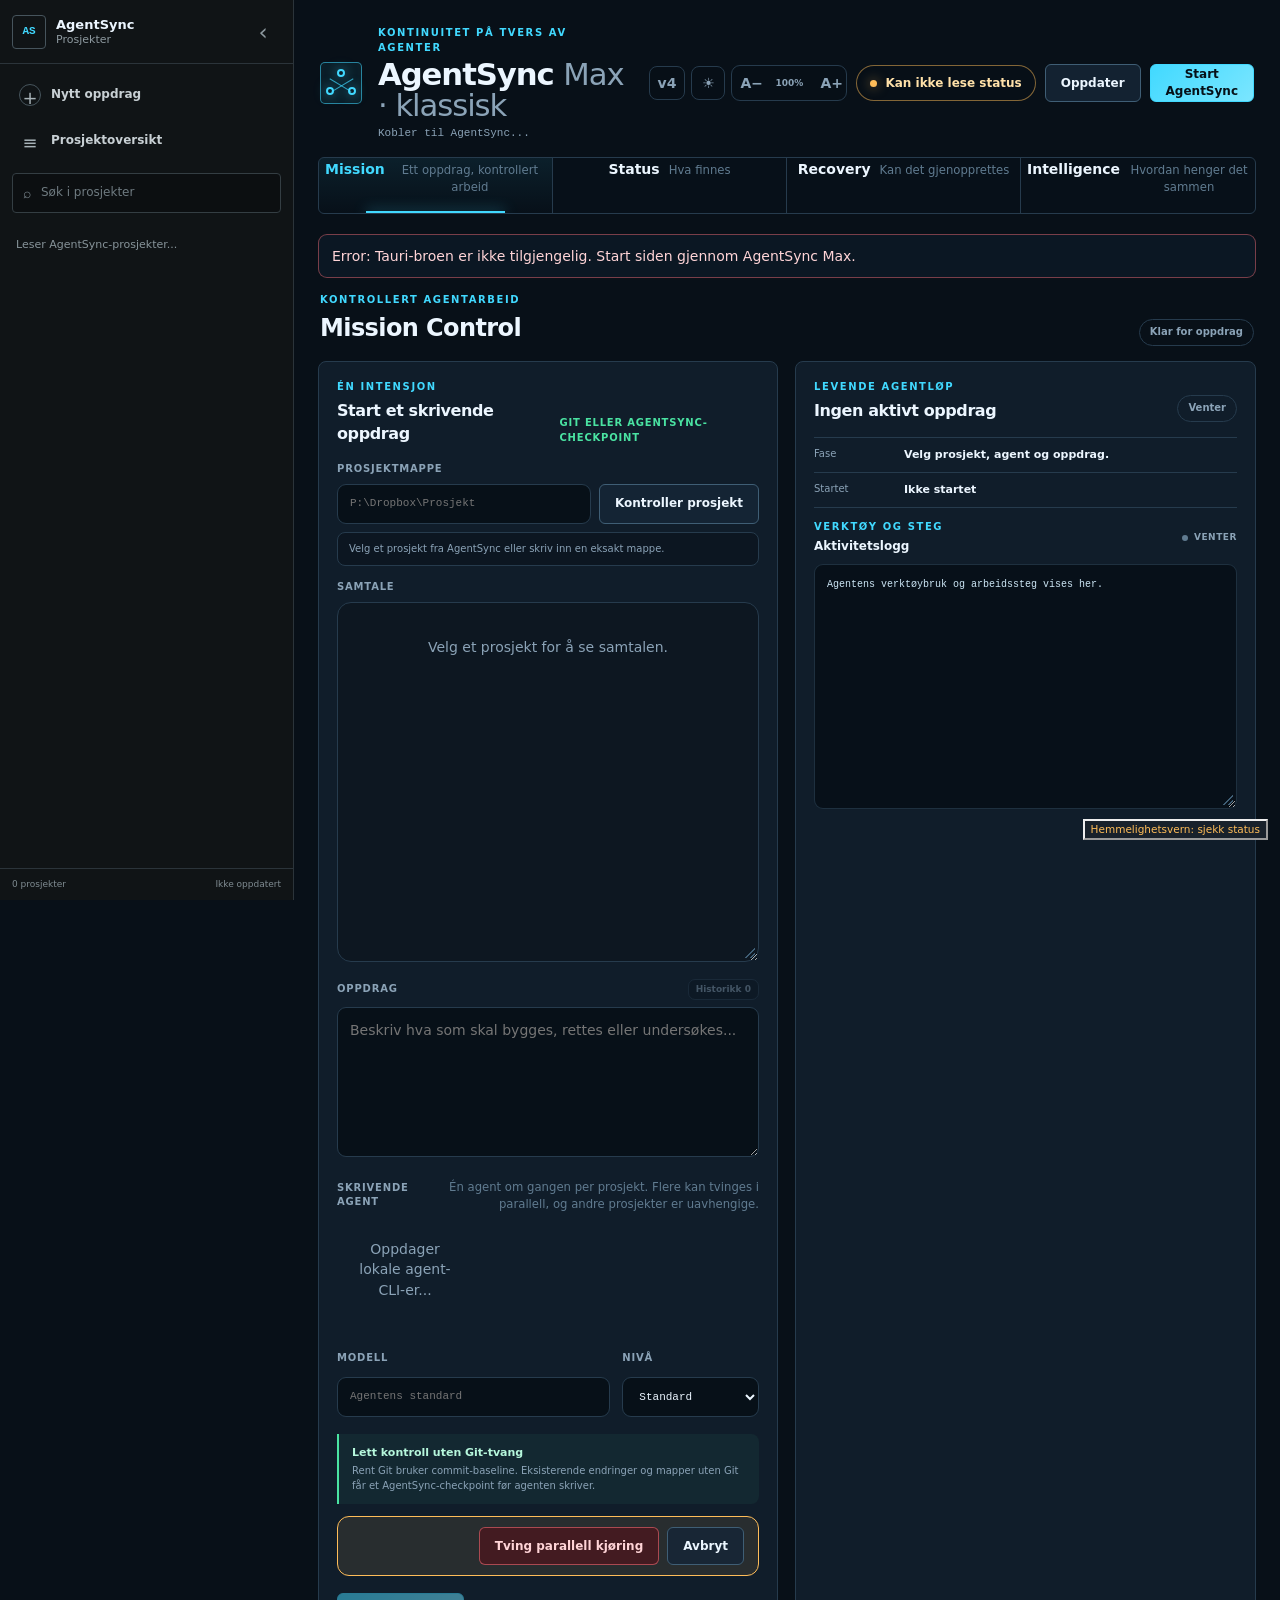
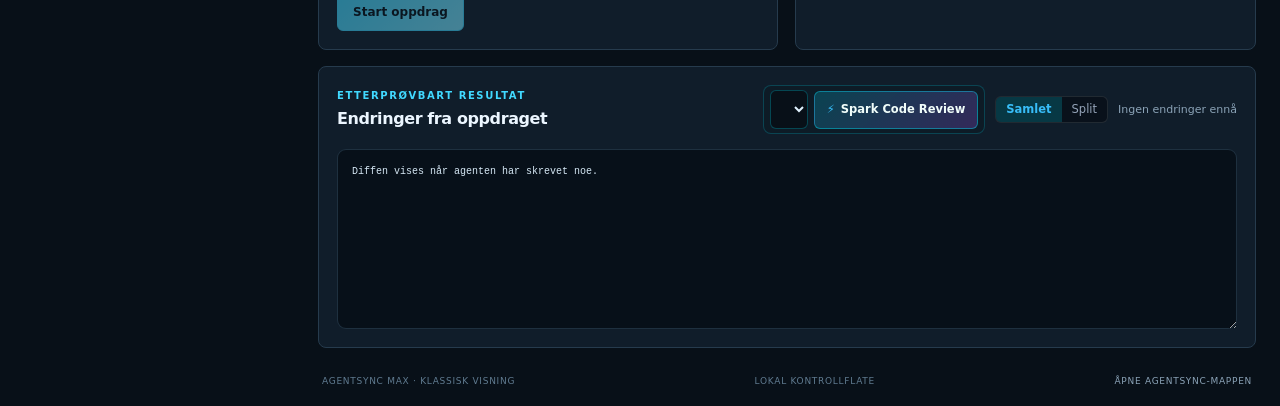
==== commit bfd1b4a6: "Add default-on secret protection" ====
--- a/desktop/src/classic.html
+++ b/desktop/src/classic.html
@@ -6,6 +6,7 @@
   <meta name="color-scheme" content="dark">
   <title>AgentSync Max · klassisk visning</title>
   <link rel="stylesheet" href="classic.css">
+  <link rel="stylesheet" href="secret-guard.css">
 </head>
 <body>
   <div class="desktop-layout">
@@ -389,6 +390,7 @@
     <dl id="detailRows"></dl>
   </aside>
 
+  <script src="secret-guard.js"></script>
   <script src="classic.js"></script>
 </body>
 </html>
--- a/desktop/src/secret-guard.css
+++ b/desktop/src/secret-guard.css
@@ -0,0 +1,19 @@
+.secret-guard-indicator { flex: 0 0 auto; color: var(--amber, #ffca80); border-color: currentColor; font-size: 10.5px; }
+.secret-guard-indicator[hidden] { display: none; }
+.secret-guard-indicator-fixed { position: fixed; bottom: 60px; right: 12px; z-index: 55; background: var(--surface, #18212b); }
+.secret-guard-dialog { box-sizing: border-box; width: min(580px, calc(100vw - 28px)); max-height: calc(100vh - 28px); margin: auto; padding: 22px; overflow: auto; border: 2px solid #fff; border-radius: 8px; background: var(--panel-bg, var(--surface, #18212b)); color: var(--text, #e8f1fa); box-shadow: 0 16px 80px #0008; font: inherit; font-size: 13px; line-height: 1.5; }
+.secret-guard-dialog[open] { display: flex; flex-direction: column; }
+.secret-guard-dialog > :not(.secret-guard-findings) { flex-shrink: 0; }
+.secret-guard-dialog::backdrop { background: #0008; }
+.secret-guard-dialog h2 { margin: 0 0 10px; font-size: 18px; }
+.secret-guard-dialog p { margin: 8px 0; }
+.secret-guard-recipient { font-weight: 600; overflow-wrap: anywhere; }
+.secret-guard-operation, .secret-guard-footnote { color: var(--muted, #b8c8d8); font-size: 12px; overflow-wrap: anywhere; }
+.secret-guard-findings { flex: 0 1 auto; min-height: 60px; margin: 16px 0; padding: 0; max-height: 32vh; overflow: auto; list-style: none; border-block: 1px solid var(--line, #435060); }
+.secret-guard-findings li { display: grid; gap: 2px; padding: 9px 0; overflow-wrap: anywhere; }
+.secret-guard-findings span { color: var(--muted, #b8c8d8); }
+.secret-guard-actions { display: flex; flex-wrap: wrap; justify-content: flex-end; gap: 10px; margin-top: 18px; }
+.secret-guard-dialog button { border: 1px solid var(--line, #435060); border-radius: 4px; padding: 7px 12px; background: var(--surface-2, #263343); color: var(--text, #e8f1fa); font: inherit; cursor: pointer; }
+.secret-guard-dialog button:focus-visible { outline: 2px solid #fff; outline-offset: 3px; }
+.secret-guard-dialog button:disabled { opacity: .65; cursor: wait; }
+.secret-guard-dialog .secret-guard-allow { border-color: var(--amber, #ffca80); }
